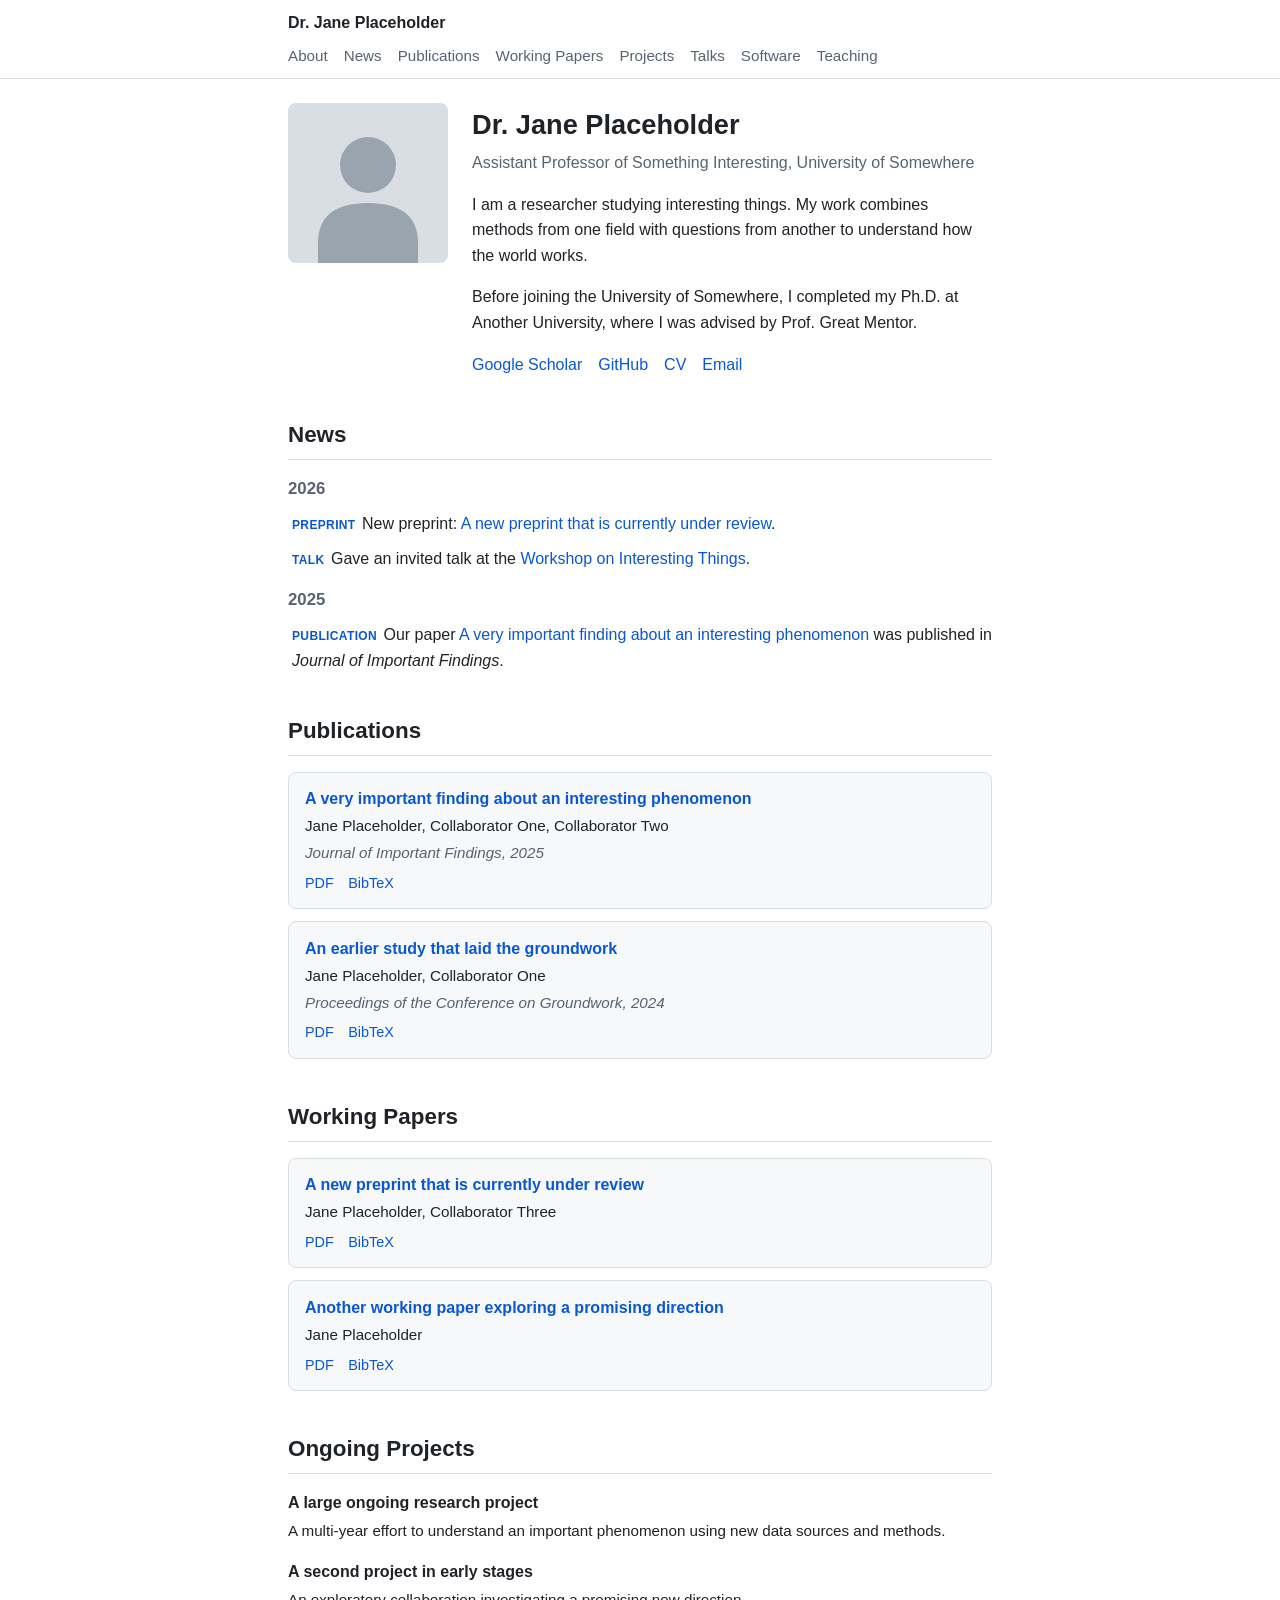
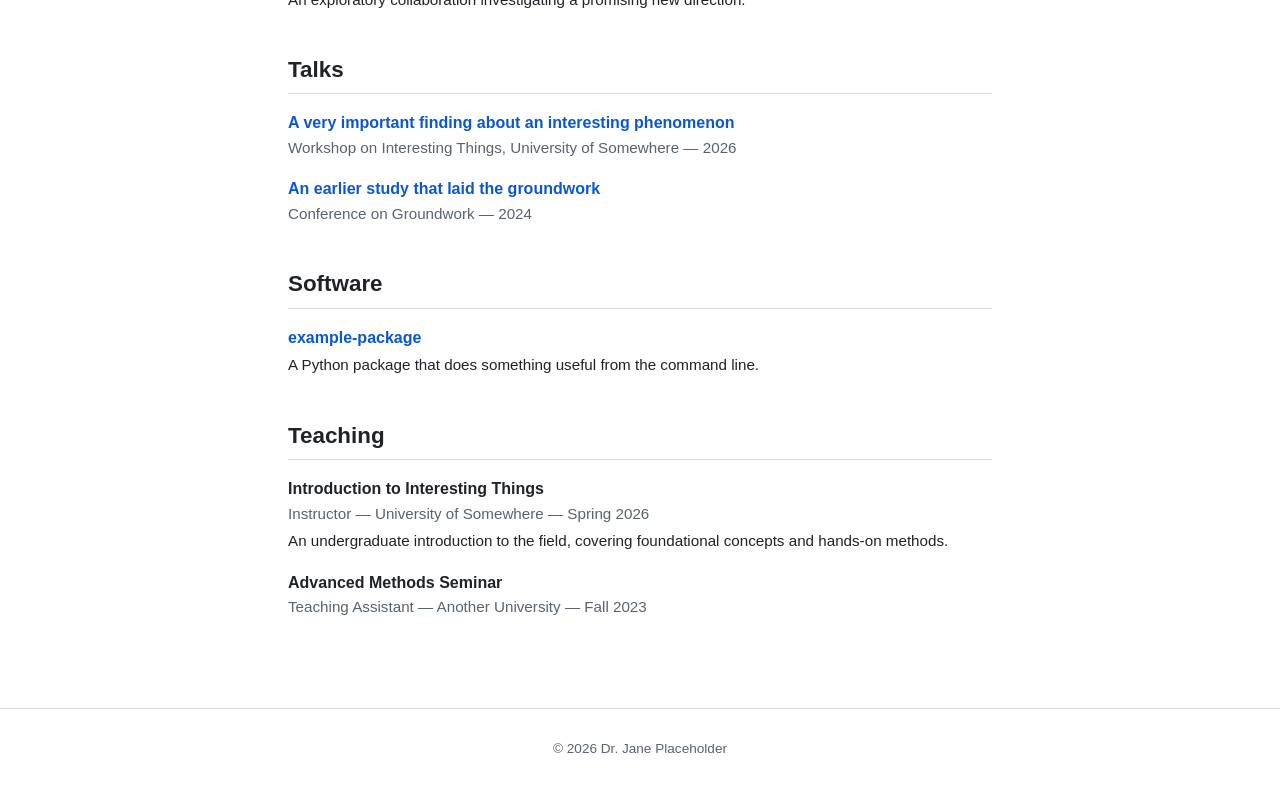
==== index.html @ 5bde06d6 "Initial commit" ====
<!DOCTYPE html>
<html lang="en">
<head>
  <meta charset="UTF-8" />
  <meta name="viewport" content="width=device-width, initial-scale=1.0" />
  <!-- The page title is also set from data/profile.json at load time -->
  <title>Academic Website</title>
  <meta name="description" content="Personal academic website" />
  <link rel="stylesheet" href="./css/styles.css" />
</head>
<body>
  <header class="site-header">
    <nav class="site-nav" aria-label="Main navigation">
      <a class="nav-name" href="#top" id="nav-name"></a>
      <button class="nav-toggle" aria-label="Toggle navigation" aria-expanded="false">&#9776;</button>
      <ul class="nav-links">
        <li><a href="#about">About</a></li>
        <li><a href="#news">News</a></li>
        <li><a href="#publications">Publications</a></li>
        <li><a href="#working-papers">Working Papers</a></li>
        <li><a href="#projects">Projects</a></li>
        <li><a href="#talks">Talks</a></li>
        <li><a href="#software">Software</a></li>
        <li><a href="#teaching">Teaching</a></li>
      </ul>
    </nav>
  </header>

  <main id="top">
    <!-- Every section below is rendered from a data/*.json file by its js/*.js module.
         Do not hardcode content here: edit the JSON files instead.
         A section with no data (missing/empty JSON) hides itself automatically. -->

    <section id="about" class="section profile-section">
      <div id="profile-container"></div>
    </section>

    <section id="news" class="section" hidden>
      <h2>News</h2>
      <div id="news-container"></div>
    </section>

    <section id="publications" class="section" hidden>
      <h2>Publications</h2>
      <div id="publications-container"></div>
    </section>

    <section id="working-papers" class="section" hidden>
      <h2>Working Papers</h2>
      <div id="working-papers-container"></div>
    </section>

    <section id="projects" class="section" hidden>
      <h2>Ongoing Projects</h2>
      <div id="projects-container"></div>
    </section>

    <section id="talks" class="section" hidden>
      <h2>Talks</h2>
      <div id="talks-container"></div>
    </section>

    <section id="software" class="section" hidden>
      <h2>Software</h2>
      <div id="software-container"></div>
    </section>

    <section id="teaching" class="section" hidden>
      <h2>Teaching</h2>
      <div id="teaching-container"></div>
    </section>
  </main>

  <footer class="site-footer">
    <p id="footer-text"></p>
  </footer>

  <script src="./js/utils.js"></script>
  <script src="./js/profile.js"></script>
  <script src="./js/news.js"></script>
  <script src="./js/publications.js"></script>
  <script src="./js/working_papers.js"></script>
  <script src="./js/ongoing_projects.js"></script>
  <script src="./js/talks.js"></script>
  <script src="./js/software.js"></script>
  <script src="./js/teaching.js"></script>
</body>
</html>
---- css/styles.css ----
/* ==========================================================================
   Minimal, presentable defaults for the academic website template.
   The setup-site skill is expected to restyle this file from the user's
   design references — treat everything here as a starting point.
   ========================================================================== */

:root {
  --color-text: #1f2328;
  --color-text-muted: #59636e;
  --color-accent: #0b57d0;
  --color-bg: #ffffff;
  --color-bg-subtle: #f6f8fa;
  --color-border: #d9dee3;
  --max-width: 46rem;
  --font-body: -apple-system, BlinkMacSystemFont, "Segoe UI", Roboto,
    "Helvetica Neue", Arial, sans-serif;
}

@media (prefers-color-scheme: dark) {
  :root {
    --color-text: #e6edf3;
    --color-text-muted: #9198a1;
    --color-accent: #6ea8fe;
    --color-bg: #0d1117;
    --color-bg-subtle: #161b22;
    --color-border: #30363d;
  }
}

* {
  box-sizing: border-box;
}

body {
  margin: 0;
  font-family: var(--font-body);
  font-size: 1rem;
  line-height: 1.6;
  color: var(--color-text);
  background: var(--color-bg);
}

a {
  color: var(--color-accent);
  text-decoration: none;
}

a:hover {
  text-decoration: underline;
}

h2 {
  font-size: 1.4rem;
  border-bottom: 1px solid var(--color-border);
  padding-bottom: 0.35rem;
  margin: 0 0 1rem;
}

img {
  max-width: 100%;
}

/* --- Header / nav ------------------------------------------------------- */

.site-header {
  position: sticky;
  top: 0;
  background: var(--color-bg);
  border-bottom: 1px solid var(--color-border);
  z-index: 10;
}

.site-nav {
  max-width: var(--max-width);
  margin: 0 auto;
  padding: 0.6rem 1rem;
  display: flex;
  align-items: center;
  flex-wrap: wrap;
  gap: 0.5rem 1rem;
}

.nav-name {
  font-weight: 700;
  color: var(--color-text);
  margin-right: auto;
}

.nav-toggle {
  display: none;
  background: none;
  border: 1px solid var(--color-border);
  border-radius: 4px;
  color: var(--color-text);
  font-size: 1.1rem;
  padding: 0.15rem 0.5rem;
  cursor: pointer;
}

.nav-links {
  list-style: none;
  display: flex;
  flex-wrap: wrap;
  gap: 0.25rem 1rem;
  margin: 0;
  padding: 0;
}

.nav-links a {
  color: var(--color-text-muted);
  font-size: 0.95rem;
}

.nav-links a:hover {
  color: var(--color-accent);
  text-decoration: none;
}

@media (max-width: 700px) {
  .nav-toggle {
    display: block;
  }

  .nav-links {
    display: none;
    flex-basis: 100%;
    flex-direction: column;
    gap: 0.4rem;
    padding: 0.5rem 0;
  }

  .site-nav.nav-open .nav-links {
    display: flex;
  }
}

/* --- Layout ------------------------------------------------------------- */

main {
  max-width: var(--max-width);
  margin: 0 auto;
  padding: 1.5rem 1rem 3rem;
}

.section {
  margin-bottom: 2.5rem;
  scroll-margin-top: 4rem;
}

/* --- Profile ------------------------------------------------------------ */

.profile {
  display: flex;
  gap: 1.5rem;
  align-items: flex-start;
  flex-wrap: wrap;
}

.profile-photo {
  width: 160px;
  height: 160px;
  object-fit: cover;
  border-radius: 8px;
  flex-shrink: 0;
}

.profile-body {
  flex: 1;
  min-width: 15rem;
}

.profile-body h1 {
  margin: 0 0 0.2rem;
  font-size: 1.7rem;
}

.profile-role {
  color: var(--color-text-muted);
  margin: 0 0 0.75rem;
}

.profile-links {
  list-style: none;
  display: flex;
  flex-wrap: wrap;
  gap: 0.3rem 1rem;
  margin: 0.75rem 0 0;
  padding: 0;
}

/* --- News ---------------------------------------------------------------- */

.news-year h3 {
  margin: 1rem 0 0.5rem;
  font-size: 1.05rem;
  color: var(--color-text-muted);
}

.news-year:first-child h3 {
  margin-top: 0;
}

.news-list {
  list-style: none;
  margin: 0;
  padding: 0;
}

.news-list li {
  margin-bottom: 0.6rem;
  padding-left: 0.25rem;
}

.news-type {
  display: inline-block;
  font-size: 0.75rem;
  font-weight: 600;
  text-transform: uppercase;
  letter-spacing: 0.03em;
  color: var(--color-accent);
  margin-right: 0.4rem;
}

/* --- Papers (publications + working papers) ------------------------------ */

.paper {
  padding: 0.85rem 1rem;
  margin-bottom: 0.75rem;
  background: var(--color-bg-subtle);
  border: 1px solid var(--color-border);
  border-radius: 8px;
}

.paper-title {
  font-weight: 600;
  margin: 0 0 0.15rem;
}

.paper-authors {
  margin: 0 0 0.15rem;
  font-size: 0.95rem;
}

.paper-venue {
  margin: 0;
  font-size: 0.95rem;
  color: var(--color-text-muted);
  font-style: italic;
}

.paper-links {
  margin: 0.4rem 0 0;
  font-size: 0.9rem;
  display: flex;
  gap: 0.9rem;
  flex-wrap: wrap;
}

/* --- Generic item lists (talks, software, projects, teaching) ------------ */

.item {
  margin-bottom: 1rem;
}

.item-title {
  font-weight: 600;
  margin: 0;
}

.item-meta {
  margin: 0;
  font-size: 0.95rem;
  color: var(--color-text-muted);
}

.item-description {
  margin: 0.2rem 0 0;
  font-size: 0.95rem;
}

/* --- Footer --------------------------------------------------------------- */

.site-footer {
  border-top: 1px solid var(--color-border);
  padding: 1rem;
  text-align: center;
  font-size: 0.85rem;
  color: var(--color-text-muted);
}
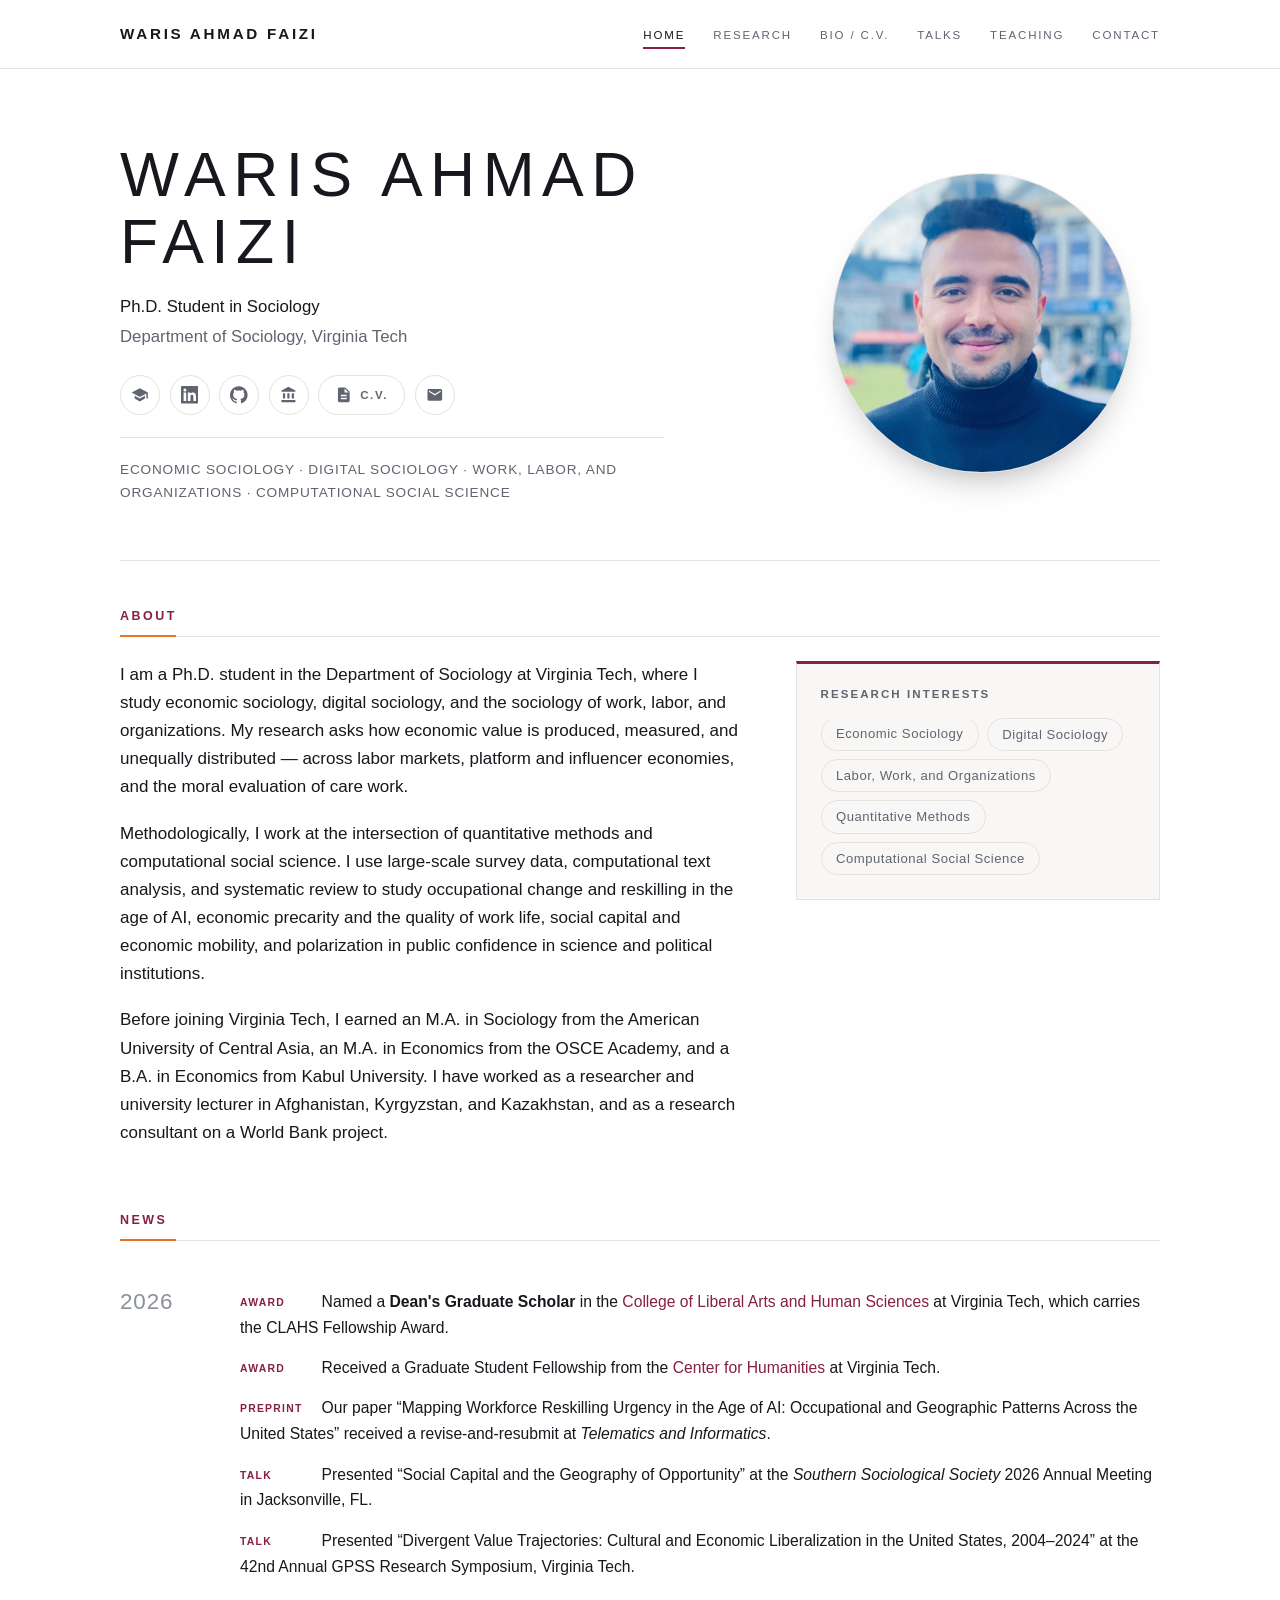
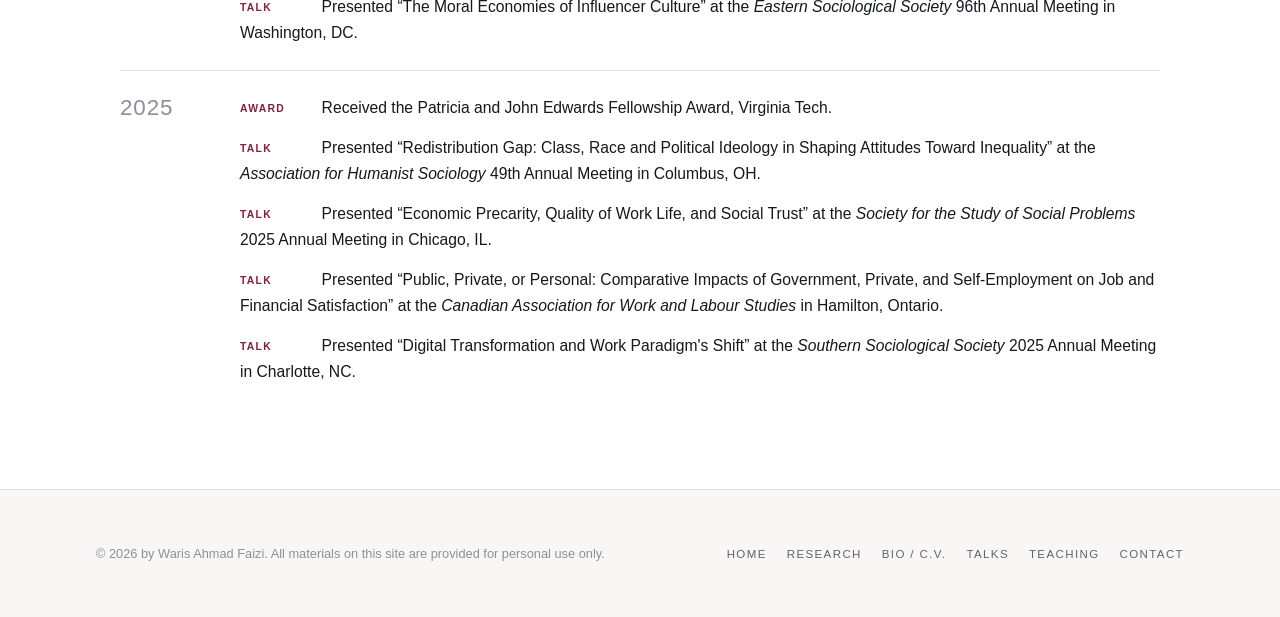
==== commit d3d0ab00: "Rebuild site as a multi-page academic website Restyle the template after chrisbail.net with a Virgin" ====
--- a/index.html
+++ b/index.html
@@ -3,86 +3,46 @@
 <head>
   <meta charset="UTF-8" />
   <meta name="viewport" content="width=device-width, initial-scale=1.0" />
-  <!-- The page title is also set from data/profile.json at load time -->
-  <title>Academic Website</title>
-  <meta name="description" content="Personal academic website" />
+  <title>Waris Ahmad Faizi</title>
+  <meta name="description" content="Waris Ahmad Faizi is a Ph.D. student in Sociology at Virginia Tech studying economic sociology, digital sociology, work and labor, and computational social science." />
+  <link rel="icon" href="./assets/images/favicon.svg" type="image/svg+xml" />
   <link rel="stylesheet" href="./css/styles.css" />
 </head>
-<body>
-  <header class="site-header">
-    <nav class="site-nav" aria-label="Main navigation">
-      <a class="nav-name" href="#top" id="nav-name"></a>
-      <button class="nav-toggle" aria-label="Toggle navigation" aria-expanded="false">&#9776;</button>
-      <ul class="nav-links">
-        <li><a href="#about">About</a></li>
-        <li><a href="#news">News</a></li>
-        <li><a href="#publications">Publications</a></li>
-        <li><a href="#working-papers">Working Papers</a></li>
-        <li><a href="#projects">Projects</a></li>
-        <li><a href="#talks">Talks</a></li>
-        <li><a href="#software">Software</a></li>
-        <li><a href="#teaching">Teaching</a></li>
-      </ul>
-    </nav>
-  </header>
+<body data-page="home">
+  <a class="skip-link" href="#main">Skip to content</a>
+  <header class="site-header"></header>
 
-  <main id="top">
-    <!-- Every section below is rendered from a data/*.json file by its js/*.js module.
-         Do not hardcode content here: edit the JSON files instead.
+  <main id="main">
+    <!-- Every section below is rendered from a data/*.json file by its js/*.js
+         module. Do not hardcode content here: edit the JSON files instead.
          A section with no data (missing/empty JSON) hides itself automatically. -->
 
-    <section id="about" class="section profile-section">
-      <div id="profile-container"></div>
+    <section id="hero" hidden>
+      <div id="hero-container"></div>
+    </section>
+
+    <section id="about" class="section" hidden>
+      <h2 class="section-title">About</h2>
+      <div class="bio-grid">
+        <div class="prose" id="bio-container"></div>
+        <aside class="sidecard">
+          <h3>Research Interests</h3>
+          <div id="interests-container"></div>
+        </aside>
+      </div>
     </section>
 
     <section id="news" class="section" hidden>
-      <h2>News</h2>
+      <h2 class="section-title">News</h2>
       <div id="news-container"></div>
-    </section>
-
-    <section id="publications" class="section" hidden>
-      <h2>Publications</h2>
-      <div id="publications-container"></div>
-    </section>
-
-    <section id="working-papers" class="section" hidden>
-      <h2>Working Papers</h2>
-      <div id="working-papers-container"></div>
-    </section>
-
-    <section id="projects" class="section" hidden>
-      <h2>Ongoing Projects</h2>
-      <div id="projects-container"></div>
-    </section>
-
-    <section id="talks" class="section" hidden>
-      <h2>Talks</h2>
-      <div id="talks-container"></div>
-    </section>
-
-    <section id="software" class="section" hidden>
-      <h2>Software</h2>
-      <div id="software-container"></div>
-    </section>
-
-    <section id="teaching" class="section" hidden>
-      <h2>Teaching</h2>
-      <div id="teaching-container"></div>
     </section>
   </main>
 
-  <footer class="site-footer">
-    <p id="footer-text"></p>
-  </footer>
+  <footer class="site-footer"></footer>
 
   <script src="./js/utils.js"></script>
+  <script src="./js/chrome.js"></script>
   <script src="./js/profile.js"></script>
   <script src="./js/news.js"></script>
-  <script src="./js/publications.js"></script>
-  <script src="./js/working_papers.js"></script>
-  <script src="./js/ongoing_projects.js"></script>
-  <script src="./js/talks.js"></script>
-  <script src="./js/software.js"></script>
-  <script src="./js/teaching.js"></script>
 </body>
 </html>
--- a/css/styles.css
+++ b/css/styles.css
@@ -1,29 +1,46 @@
 /* ==========================================================================
-   Minimal, presentable defaults for the academic website template.
-   The setup-site skill is expected to restyle this file from the user's
-   design references — treat everything here as a starting point.
+   Waris Ahmad Faizi — personal academic site
+   Clean, minimal, multi-page academic layout in the spirit of chrisbail.net,
+   with a Virginia Tech palette (Chicago Maroon + Burnt Orange).
+   Content is rendered from data/*.json — see CLAUDE.md.
    ========================================================================== */
 
 :root {
-  --color-text: #1f2328;
-  --color-text-muted: #59636e;
-  --color-accent: #0b57d0;
-  --color-bg: #ffffff;
-  --color-bg-subtle: #f6f8fa;
-  --color-border: #d9dee3;
-  --max-width: 46rem;
-  --font-body: -apple-system, BlinkMacSystemFont, "Segoe UI", Roboto,
-    "Helvetica Neue", Arial, sans-serif;
+  /* Palette */
+  --maroon: #861f41;
+  --maroon-deep: #631630;
+  --orange: #e5751f;
+  --ink: #16181d;
+  --muted: #5f6470;
+  --faint: #8b909a;
+  --rule: #e4e2df;
+  --bg: #ffffff;
+  --bg-soft: #f8f7f5;
+
+  /* Type */
+  --font-sans: "Helvetica Neue", -apple-system, BlinkMacSystemFont, "Segoe UI",
+    Roboto, Arial, sans-serif;
+  --font-serif: "Iowan Old Style", "Palatino Linotype", Palatino, Georgia,
+    "Times New Roman", serif;
+
+  /* Metrics */
+  --page: 68rem;
+  --prose: 44rem;
+  --gutter: 1.5rem;
+  --header-h: 4.25rem;
 }
 
 @media (prefers-color-scheme: dark) {
   :root {
-    --color-text: #e6edf3;
-    --color-text-muted: #9198a1;
-    --color-accent: #6ea8fe;
-    --color-bg: #0d1117;
-    --color-bg-subtle: #161b22;
-    --color-border: #30363d;
+    --maroon: #d4849f;
+    --maroon-deep: #e6a5ba;
+    --orange: #f0954a;
+    --ink: #e9e7e4;
+    --muted: #a5a8b0;
+    --faint: #868a93;
+    --rule: #2c2f36;
+    --bg: #14161a;
+    --bg-soft: #1b1e24;
   }
 }
 
@@ -31,92 +48,157 @@
   box-sizing: border-box;
 }
 
+html {
+  scroll-behavior: smooth;
+}
+
 body {
   margin: 0;
-  font-family: var(--font-body);
-  font-size: 1rem;
-  line-height: 1.6;
-  color: var(--color-text);
-  background: var(--color-bg);
-}
-
-a {
-  color: var(--color-accent);
-  text-decoration: none;
-}
-
-a:hover {
-  text-decoration: underline;
-}
-
-h2 {
-  font-size: 1.4rem;
-  border-bottom: 1px solid var(--color-border);
-  padding-bottom: 0.35rem;
-  margin: 0 0 1rem;
+  min-height: 100vh;
+  display: flex;
+  flex-direction: column;
+  font-family: var(--font-sans);
+  font-size: 1.0625rem;
+  line-height: 1.65;
+  color: var(--ink);
+  background: var(--bg);
+  -webkit-font-smoothing: antialiased;
+  text-rendering: optimizeLegibility;
 }
 
 img {
   max-width: 100%;
-}
-
-/* --- Header / nav ------------------------------------------------------- */
+  display: block;
+}
+
+a {
+  color: var(--maroon);
+  text-decoration: none;
+  border-bottom: 1px solid transparent;
+  transition: color 0.15s ease, border-color 0.15s ease;
+}
+
+a:hover {
+  color: var(--maroon-deep);
+  border-bottom-color: var(--orange);
+}
+
+h1,
+h2,
+h3 {
+  font-weight: 600;
+  line-height: 1.2;
+  color: var(--ink);
+}
+
+::selection {
+  background: rgba(229, 117, 31, 0.25);
+}
+
+.skip-link {
+  position: absolute;
+  left: -9999px;
+  top: 0;
+  background: var(--maroon);
+  color: #fff;
+  padding: 0.6rem 1rem;
+  z-index: 100;
+}
+
+.skip-link:focus {
+  left: 0;
+}
+
+/* --- Header / navigation -------------------------------------------------- */
 
 .site-header {
   position: sticky;
   top: 0;
-  background: var(--color-bg);
-  border-bottom: 1px solid var(--color-border);
-  z-index: 10;
-}
-
-.site-nav {
-  max-width: var(--max-width);
+  z-index: 50;
+  background: rgba(255, 255, 255, 0.94);
+  backdrop-filter: saturate(180%) blur(8px);
+  border-bottom: 1px solid var(--rule);
+}
+
+@media (prefers-color-scheme: dark) {
+  .site-header {
+    background: rgba(20, 22, 26, 0.94);
+  }
+}
+
+.nav-inner {
+  max-width: var(--page);
   margin: 0 auto;
-  padding: 0.6rem 1rem;
+  padding: 0 var(--gutter);
+  min-height: var(--header-h);
   display: flex;
   align-items: center;
-  flex-wrap: wrap;
-  gap: 0.5rem 1rem;
-}
-
-.nav-name {
-  font-weight: 700;
-  color: var(--color-text);
-  margin-right: auto;
+  justify-content: space-between;
+  gap: 1rem;
+}
+
+.nav-brand {
+  font-size: 0.95rem;
+  font-weight: 600;
+  letter-spacing: 0.18em;
+  text-transform: uppercase;
+  color: var(--ink);
+  border-bottom: none;
+}
+
+.nav-brand:hover {
+  color: var(--maroon);
+  border-bottom: none;
+}
+
+.nav-links {
+  list-style: none;
+  display: flex;
+  align-items: center;
+  gap: 1.75rem;
+  margin: 0;
+  padding: 0;
+}
+
+.nav-links a {
+  font-size: 0.72rem;
+  font-weight: 500;
+  letter-spacing: 0.16em;
+  text-transform: uppercase;
+  color: var(--muted);
+  padding: 0.35rem 0;
+  border-bottom: 2px solid transparent;
+}
+
+.nav-links a:hover {
+  color: var(--maroon);
+  border-bottom-color: var(--orange);
+}
+
+.nav-links a.is-current {
+  color: var(--ink);
+  border-bottom-color: var(--maroon);
 }
 
 .nav-toggle {
   display: none;
   background: none;
-  border: 1px solid var(--color-border);
-  border-radius: 4px;
-  color: var(--color-text);
-  font-size: 1.1rem;
-  padding: 0.15rem 0.5rem;
+  border: 1px solid var(--rule);
+  border-radius: 3px;
+  color: var(--ink);
+  padding: 0.3rem 0.55rem;
+  font-size: 1rem;
+  line-height: 1;
   cursor: pointer;
 }
 
-.nav-links {
-  list-style: none;
-  display: flex;
-  flex-wrap: wrap;
-  gap: 0.25rem 1rem;
-  margin: 0;
-  padding: 0;
-}
-
-.nav-links a {
-  color: var(--color-text-muted);
-  font-size: 0.95rem;
-}
-
-.nav-links a:hover {
-  color: var(--color-accent);
-  text-decoration: none;
-}
-
-@media (max-width: 700px) {
+@media (max-width: 860px) {
+  .nav-inner {
+    flex-wrap: wrap;
+    padding-top: 0.85rem;
+    padding-bottom: 0.85rem;
+  }
+
   .nav-toggle {
     display: block;
   }
@@ -125,79 +207,490 @@
     display: none;
     flex-basis: 100%;
     flex-direction: column;
-    gap: 0.4rem;
-    padding: 0.5rem 0;
-  }
-
-  .site-nav.nav-open .nav-links {
+    align-items: flex-start;
+    gap: 0;
+    padding: 0.5rem 0 0.25rem;
+  }
+
+  .site-header.nav-open .nav-links {
     display: flex;
   }
-}
-
-/* --- Layout ------------------------------------------------------------- */
+
+  .nav-links li {
+    width: 100%;
+    border-top: 1px solid var(--rule);
+  }
+
+  .nav-links a {
+    display: block;
+    width: 100%;
+    padding: 0.75rem 0;
+    border-bottom: none;
+  }
+}
+
+/* --- Page shell ----------------------------------------------------------- */
 
 main {
-  max-width: var(--max-width);
+  flex: 1 0 auto;
+  width: 100%;
+  max-width: var(--page);
   margin: 0 auto;
-  padding: 1.5rem 1rem 3rem;
+  padding: 0 var(--gutter) 5rem;
 }
 
 .section {
-  margin-bottom: 2.5rem;
-  scroll-margin-top: 4rem;
-}
-
-/* --- Profile ------------------------------------------------------------ */
-
-.profile {
-  display: flex;
-  gap: 1.5rem;
-  align-items: flex-start;
-  flex-wrap: wrap;
-}
-
-.profile-photo {
-  width: 160px;
-  height: 160px;
+  padding: 3rem 0 0;
+  scroll-margin-top: calc(var(--header-h) + 1rem);
+}
+
+.section > h2,
+.section-title {
+  font-size: 0.78rem;
+  font-weight: 700;
+  letter-spacing: 0.2em;
+  text-transform: uppercase;
+  color: var(--maroon);
+  margin: 0 0 1.5rem;
+  padding-bottom: 0.75rem;
+  border-bottom: 1px solid var(--rule);
+  position: relative;
+}
+
+.section > h2::after,
+.section-title::after {
+  content: "";
+  position: absolute;
+  left: 0;
+  bottom: -1px;
+  width: 3.5rem;
+  height: 2px;
+  background: var(--orange);
+}
+
+.section-note {
+  color: var(--muted);
+  font-size: 0.95rem;
+  margin: -0.75rem 0 1.75rem;
+  max-width: var(--prose);
+}
+
+/* Interior page headers */
+.page-head {
+  padding: 3.5rem 0 0;
+  border-bottom: 1px solid var(--rule);
+  padding-bottom: 2rem;
+}
+
+.page-head .eyebrow {
+  font-size: 0.7rem;
+  font-weight: 600;
+  letter-spacing: 0.22em;
+  text-transform: uppercase;
+  color: var(--orange);
+  margin: 0 0 0.75rem;
+}
+
+.page-head h1 {
+  font-size: clamp(1.9rem, 4vw, 2.6rem);
+  font-weight: 300;
+  letter-spacing: 0.02em;
+  margin: 0;
+}
+
+.page-head .lede {
+  max-width: var(--prose);
+  color: var(--muted);
+  margin: 1rem 0 0;
+}
+
+/* --- Hero (home) ---------------------------------------------------------- */
+
+.hero {
+  display: grid;
+  grid-template-columns: minmax(0, 1.5fr) minmax(0, 0.85fr);
+  gap: 3.5rem;
+  align-items: center;
+  padding: 4.5rem 0 3.5rem;
+  border-bottom: 1px solid var(--rule);
+}
+
+.hero-name {
+  font-size: clamp(1.6rem, 7vw, 3.9rem);
+  font-weight: 300;
+  letter-spacing: 0.12em;
+  text-transform: uppercase;
+  margin: 0 0 1.1rem;
+  line-height: 1.08;
+  overflow-wrap: break-word;
+}
+
+@media (max-width: 480px) {
+  .hero-name {
+    letter-spacing: 0.06em;
+  }
+}
+
+.hero-role {
+  font-size: 1.05rem;
+  color: var(--ink);
+  margin: 0;
+}
+
+.hero-affiliation {
+  font-size: 1.05rem;
+  color: var(--muted);
+  margin: 0.15rem 0 0;
+}
+
+.hero-tagline {
+  margin: 1.35rem 0 0;
+  padding-top: 1.35rem;
+  border-top: 1px solid var(--rule);
+  font-size: 0.85rem;
+  letter-spacing: 0.06em;
+  color: var(--muted);
+  text-transform: uppercase;
+  max-width: 34rem;
+}
+
+.hero-photo-wrap {
+  justify-self: center;
+}
+
+.hero-photo {
+  width: min(300px, 68vw);
+  aspect-ratio: 1 / 1;
   object-fit: cover;
-  border-radius: 8px;
-  flex-shrink: 0;
-}
-
-.profile-body {
-  flex: 1;
-  min-width: 15rem;
-}
-
-.profile-body h1 {
-  margin: 0 0 0.2rem;
-  font-size: 1.7rem;
-}
-
-.profile-role {
-  color: var(--color-text-muted);
-  margin: 0 0 0.75rem;
-}
-
-.profile-links {
-  list-style: none;
+  border-radius: 50%;
+  border: 1px solid var(--rule);
+  box-shadow: 0 18px 40px -22px rgba(0, 0, 0, 0.45);
+}
+
+@media (max-width: 860px) {
+  .hero {
+    grid-template-columns: 1fr;
+    gap: 2rem;
+    padding: 2.5rem 0 2.5rem;
+    text-align: center;
+  }
+
+  .hero-photo-wrap {
+    order: -1;
+  }
+
+  .hero-tagline {
+    margin-inline: auto;
+  }
+
+  .social-row {
+    justify-content: center;
+  }
+}
+
+/* --- Social icon row ------------------------------------------------------ */
+
+.social-row {
   display: flex;
   flex-wrap: wrap;
-  gap: 0.3rem 1rem;
-  margin: 0.75rem 0 0;
+  gap: 0.6rem;
+  margin: 1.5rem 0 0;
   padding: 0;
-}
-
-/* --- News ---------------------------------------------------------------- */
+  list-style: none;
+}
+
+.social-row a {
+  display: inline-flex;
+  align-items: center;
+  justify-content: center;
+  width: 2.5rem;
+  height: 2.5rem;
+  border: 1px solid var(--rule);
+  border-radius: 50%;
+  color: var(--muted);
+  background: var(--bg);
+  transition: all 0.18s ease;
+}
+
+.social-row a:hover {
+  color: #fff;
+  background: var(--maroon);
+  border-color: var(--maroon);
+  transform: translateY(-2px);
+}
+
+.social-row svg {
+  width: 1.1rem;
+  height: 1.1rem;
+  fill: currentColor;
+}
+
+.social-row .social-cv {
+  width: auto;
+  padding: 0 1rem;
+  border-radius: 1.25rem;
+  font-size: 0.72rem;
+  font-weight: 600;
+  letter-spacing: 0.14em;
+  text-transform: uppercase;
+  gap: 0.45rem;
+}
+
+/* --- Prose / bio ---------------------------------------------------------- */
+
+.prose {
+  max-width: var(--prose);
+}
+
+.prose p {
+  margin: 0 0 1.15rem;
+}
+
+.bio-grid {
+  display: grid;
+  grid-template-columns: minmax(0, 1.7fr) minmax(0, 1fr);
+  gap: 3.5rem;
+  align-items: start;
+}
+
+@media (max-width: 860px) {
+  .bio-grid {
+    grid-template-columns: 1fr;
+    gap: 2rem;
+  }
+}
+
+.sidecard {
+  background: var(--bg-soft);
+  border: 1px solid var(--rule);
+  border-top: 3px solid var(--maroon);
+  padding: 1.5rem;
+}
+
+.sidecard h3 {
+  font-size: 0.72rem;
+  letter-spacing: 0.18em;
+  text-transform: uppercase;
+  color: var(--muted);
+  margin: 0 0 1rem;
+}
+
+.sidecard ul {
+  list-style: none;
+  margin: 0;
+  padding: 0;
+}
+
+.sidecard li {
+  padding: 0.45rem 0;
+  border-top: 1px solid var(--rule);
+  font-size: 0.95rem;
+}
+
+.sidecard li:first-child {
+  border-top: none;
+}
+
+/* --- Tag chips ------------------------------------------------------------ */
+
+.tags {
+  display: flex;
+  flex-wrap: wrap;
+  gap: 0.5rem;
+  list-style: none;
+  margin: 0;
+  padding: 0;
+}
+
+.tags li {
+  font-size: 0.82rem;
+  letter-spacing: 0.04em;
+  color: var(--muted);
+  background: var(--bg-soft);
+  border: 1px solid var(--rule);
+  border-radius: 2rem;
+  padding: 0.3rem 0.9rem;
+}
+
+/* --- Papers --------------------------------------------------------------- */
+
+.paper {
+  padding: 1.4rem 0;
+  border-bottom: 1px solid var(--rule);
+  display: grid;
+  grid-template-columns: 4.5rem minmax(0, 1fr);
+  gap: 1.5rem;
+}
+
+.paper:last-child {
+  border-bottom: none;
+}
+
+.paper-year {
+  font-size: 0.8rem;
+  font-weight: 600;
+  letter-spacing: 0.1em;
+  color: var(--faint);
+  padding-top: 0.2rem;
+}
+
+.paper-title {
+  font-size: 1.08rem;
+  font-weight: 600;
+  margin: 0 0 0.3rem;
+  line-height: 1.35;
+}
+
+.paper-title a {
+  color: var(--ink);
+}
+
+.paper-title a:hover {
+  color: var(--maroon);
+}
+
+.paper-authors {
+  margin: 0;
+  font-size: 0.95rem;
+  color: var(--muted);
+}
+
+.paper-authors .self {
+  color: var(--ink);
+  font-weight: 600;
+}
+
+.paper-venue {
+  margin: 0.25rem 0 0;
+  font-size: 0.95rem;
+  font-style: italic;
+  color: var(--maroon);
+}
+
+.paper-links {
+  display: flex;
+  flex-wrap: wrap;
+  gap: 1.1rem;
+  margin: 0.65rem 0 0;
+  padding: 0;
+  list-style: none;
+}
+
+.paper-links a {
+  font-size: 0.72rem;
+  font-weight: 600;
+  letter-spacing: 0.12em;
+  text-transform: uppercase;
+  color: var(--muted);
+  border-bottom: 1px solid var(--rule);
+}
+
+.paper-links a:hover {
+  color: var(--maroon);
+  border-bottom-color: var(--orange);
+}
+
+@media (max-width: 640px) {
+  .paper {
+    grid-template-columns: 1fr;
+    gap: 0.35rem;
+  }
+}
+
+/* --- Generic items (talks, projects, teaching) ---------------------------- */
+
+.item {
+  padding: 1.25rem 0;
+  border-bottom: 1px solid var(--rule);
+  display: grid;
+  grid-template-columns: 10rem minmax(0, 1fr);
+  gap: 1.5rem;
+}
+
+.item:last-child {
+  border-bottom: none;
+}
+
+.item-date {
+  font-size: 0.8rem;
+  letter-spacing: 0.06em;
+  color: var(--faint);
+  padding-top: 0.2rem;
+}
+
+.item-title {
+  font-size: 1.02rem;
+  font-weight: 600;
+  margin: 0;
+  line-height: 1.4;
+}
+
+.item-meta {
+  margin: 0.2rem 0 0;
+  font-size: 0.95rem;
+  color: var(--muted);
+}
+
+.item-description {
+  margin: 0.4rem 0 0;
+  font-size: 0.95rem;
+  color: var(--muted);
+  max-width: var(--prose);
+}
+
+.item-code {
+  display: inline-block;
+  font-size: 0.72rem;
+  font-weight: 700;
+  letter-spacing: 0.1em;
+  color: var(--orange);
+  margin-right: 0.5rem;
+}
+
+.item.no-date {
+  grid-template-columns: 1fr;
+}
+
+.group-heading {
+  font-size: 0.72rem;
+  font-weight: 600;
+  letter-spacing: 0.18em;
+  text-transform: uppercase;
+  color: var(--muted);
+  margin: 2.25rem 0 0.5rem;
+}
+
+.group-heading:first-child {
+  margin-top: 0;
+}
+
+@media (max-width: 640px) {
+  .item {
+    grid-template-columns: 1fr;
+    gap: 0.35rem;
+  }
+}
+
+/* --- News ----------------------------------------------------------------- */
+
+.news-year {
+  display: grid;
+  grid-template-columns: 6rem minmax(0, 1fr);
+  gap: 1.5rem;
+  padding: 1.5rem 0;
+  border-bottom: 1px solid var(--rule);
+}
+
+.news-year:last-child {
+  border-bottom: none;
+}
 
 .news-year h3 {
-  margin: 1rem 0 0.5rem;
-  font-size: 1.05rem;
-  color: var(--color-text-muted);
-}
-
-.news-year:first-child h3 {
-  margin-top: 0;
+  font-size: 1.4rem;
+  font-weight: 300;
+  color: var(--faint);
+  margin: 0;
+  letter-spacing: 0.04em;
 }
 
 .news-list {
@@ -207,83 +700,181 @@
 }
 
 .news-list li {
-  margin-bottom: 0.6rem;
-  padding-left: 0.25rem;
+  margin-bottom: 0.9rem;
+  font-size: 0.98rem;
+}
+
+.news-list li:last-child {
+  margin-bottom: 0;
 }
 
 .news-type {
   display: inline-block;
-  font-size: 0.75rem;
-  font-weight: 600;
-  text-transform: uppercase;
-  letter-spacing: 0.03em;
-  color: var(--color-accent);
-  margin-right: 0.4rem;
-}
-
-/* --- Papers (publications + working papers) ------------------------------ */
-
-.paper {
-  padding: 0.85rem 1rem;
-  margin-bottom: 0.75rem;
-  background: var(--color-bg-subtle);
-  border: 1px solid var(--color-border);
-  border-radius: 8px;
-}
-
-.paper-title {
-  font-weight: 600;
-  margin: 0 0 0.15rem;
-}
-
-.paper-authors {
-  margin: 0 0 0.15rem;
+  min-width: 4.5rem;
+  font-size: 0.65rem;
+  font-weight: 700;
+  text-transform: uppercase;
+  letter-spacing: 0.12em;
+  color: var(--maroon);
+  margin-right: 0.6rem;
+  vertical-align: 1px;
+}
+
+@media (max-width: 640px) {
+  .news-year {
+    grid-template-columns: 1fr;
+    gap: 0.5rem;
+  }
+
+  .news-type {
+    display: block;
+    min-width: 0;
+    margin-bottom: 0.15rem;
+  }
+}
+
+/* --- CV ------------------------------------------------------------------- */
+
+.cv-section {
+  padding: 2.75rem 0 0;
+}
+
+.cv-section .section-title {
+  margin-bottom: 1.25rem;
+}
+
+.cv-entry {
+  display: grid;
+  grid-template-columns: 10rem minmax(0, 1fr);
+  gap: 1.5rem;
+  padding: 1rem 0;
+  border-bottom: 1px solid var(--rule);
+}
+
+.cv-entry:last-child {
+  border-bottom: none;
+}
+
+.cv-period {
+  font-size: 0.82rem;
+  letter-spacing: 0.06em;
+  color: var(--faint);
+  padding-top: 0.15rem;
+}
+
+.cv-title {
+  font-size: 1rem;
+  font-weight: 600;
+  margin: 0;
+}
+
+.cv-org {
+  margin: 0.1rem 0 0;
   font-size: 0.95rem;
-}
-
-.paper-venue {
-  margin: 0;
-  font-size: 0.95rem;
-  color: var(--color-text-muted);
-  font-style: italic;
-}
-
-.paper-links {
-  margin: 0.4rem 0 0;
-  font-size: 0.9rem;
+  color: var(--muted);
+}
+
+.cv-bullets {
+  margin: 0.5rem 0 0;
+  padding-left: 1.1rem;
+  font-size: 0.92rem;
+  color: var(--muted);
+}
+
+.cv-bullets li {
+  margin-bottom: 0.15rem;
+}
+
+.cv-download {
+  display: inline-flex;
+  align-items: center;
+  gap: 0.5rem;
+  margin-top: 1.5rem;
+  padding: 0.6rem 1.4rem;
+  background: var(--maroon);
+  color: #fff;
+  font-size: 0.72rem;
+  font-weight: 600;
+  letter-spacing: 0.16em;
+  text-transform: uppercase;
+  border: 1px solid var(--maroon);
+  border-radius: 2rem;
+}
+
+.cv-download:hover {
+  background: var(--maroon-deep);
+  border-color: var(--maroon-deep);
+  color: #fff;
+}
+
+@media (prefers-color-scheme: dark) {
+  .cv-download,
+  .cv-download:hover {
+    color: #16181d;
+  }
+}
+
+@media (max-width: 640px) {
+  .cv-entry {
+    grid-template-columns: 1fr;
+    gap: 0.25rem;
+  }
+}
+
+/* --- Contact -------------------------------------------------------------- */
+
+.contact-grid {
+  display: grid;
+  grid-template-columns: repeat(auto-fit, minmax(15rem, 1fr));
+  gap: 2.5rem;
+  padding-top: 2.5rem;
+}
+
+.contact-block h3 {
+  font-size: 0.72rem;
+  letter-spacing: 0.18em;
+  text-transform: uppercase;
+  color: var(--maroon);
+  margin: 0 0 0.75rem;
+}
+
+.contact-block p {
+  margin: 0;
+  color: var(--muted);
+}
+
+/* --- Footer --------------------------------------------------------------- */
+
+.site-footer {
+  border-top: 1px solid var(--rule);
+  background: var(--bg-soft);
+  padding: 2.5rem var(--gutter);
+}
+
+.footer-inner {
+  max-width: var(--page);
+  margin: 0 auto;
   display: flex;
-  gap: 0.9rem;
   flex-wrap: wrap;
-}
-
-/* --- Generic item lists (talks, software, projects, teaching) ------------ */
-
-.item {
-  margin-bottom: 1rem;
-}
-
-.item-title {
-  font-weight: 600;
-  margin: 0;
-}
-
-.item-meta {
-  margin: 0;
-  font-size: 0.95rem;
-  color: var(--color-text-muted);
-}
-
-.item-description {
-  margin: 0.2rem 0 0;
-  font-size: 0.95rem;
-}
-
-/* --- Footer --------------------------------------------------------------- */
-
-.site-footer {
-  border-top: 1px solid var(--color-border);
-  padding: 1rem;
-  text-align: center;
-  font-size: 0.85rem;
-  color: var(--color-text-muted);
-}
+  align-items: center;
+  justify-content: space-between;
+  gap: 1rem;
+  font-size: 0.8rem;
+  color: var(--faint);
+}
+
+.footer-links {
+  display: flex;
+  flex-wrap: wrap;
+  gap: 1.25rem;
+  list-style: none;
+  margin: 0;
+  padding: 0;
+}
+
+.footer-links a {
+  color: var(--muted);
+  font-size: 0.72rem;
+  letter-spacing: 0.12em;
+  text-transform: uppercase;
+}
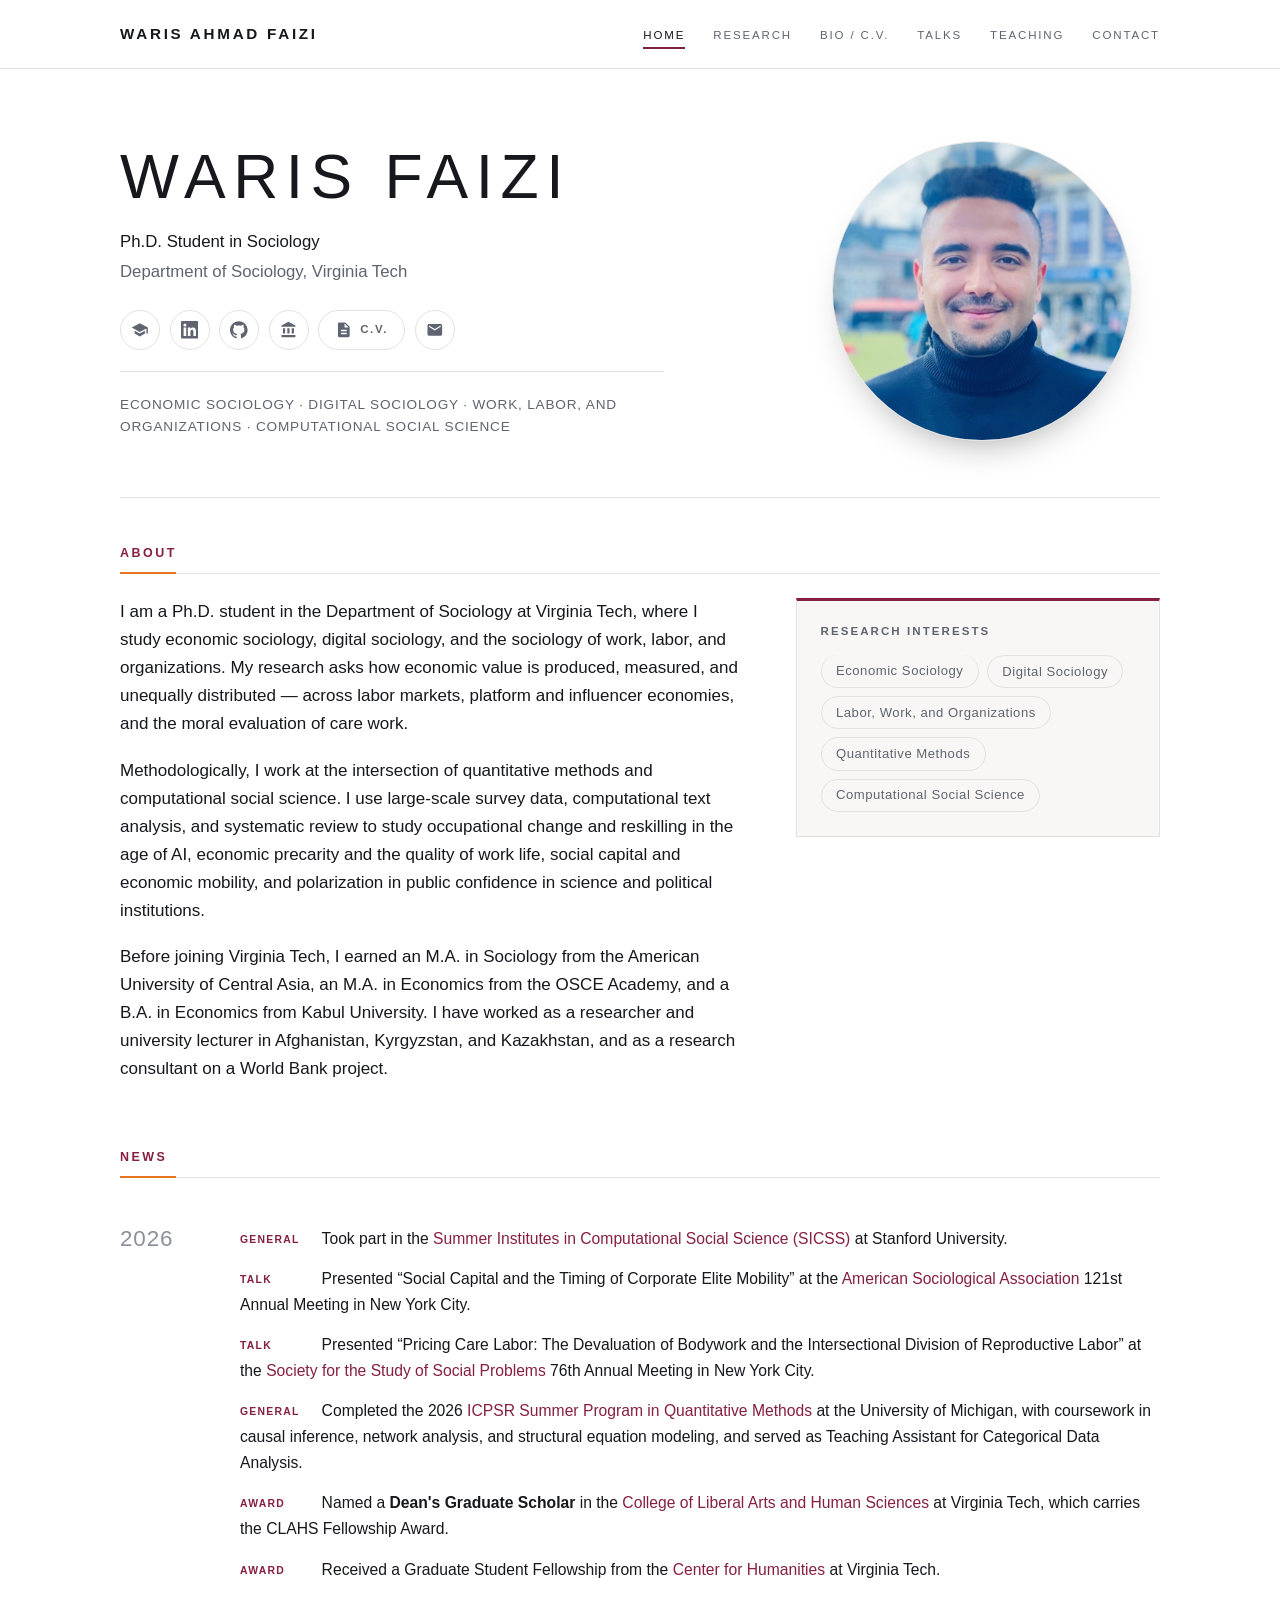
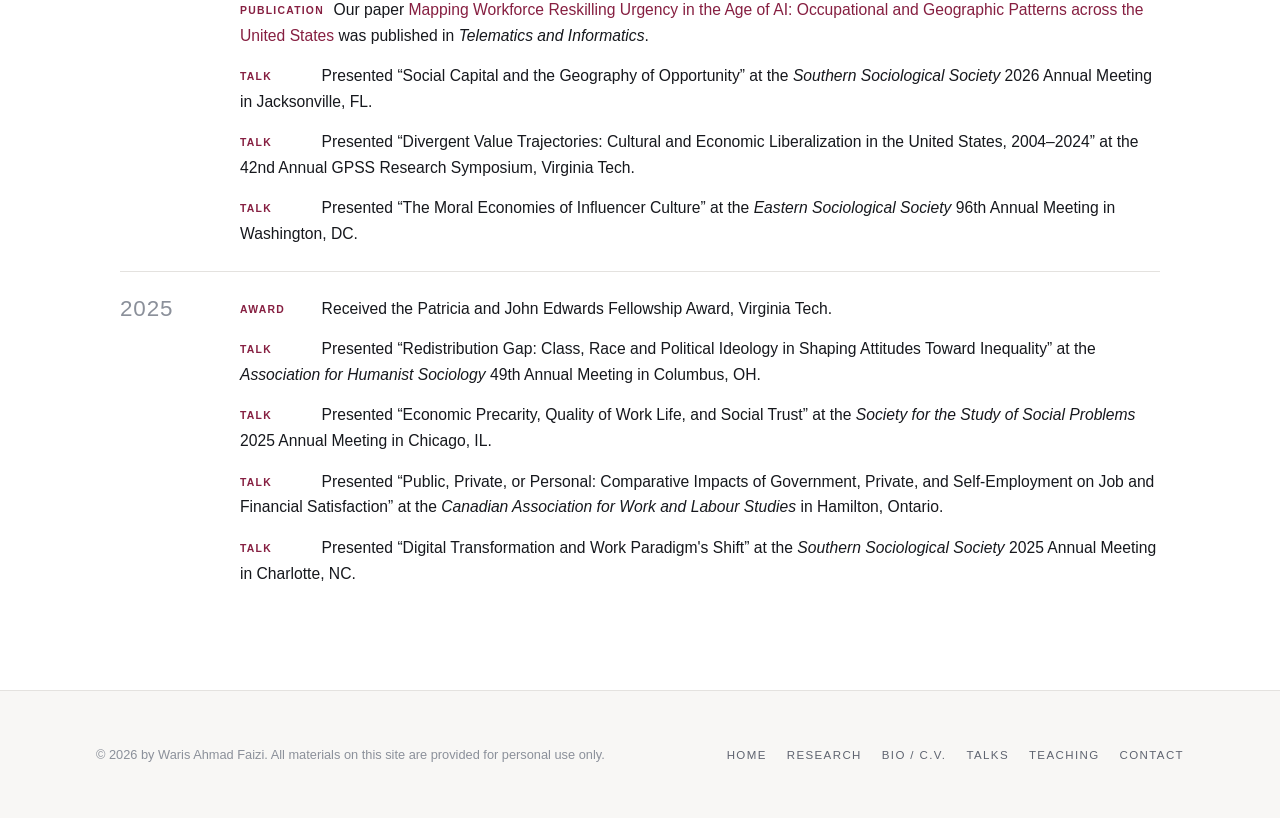
==== commit 42dda91b: "Make the site indexable by search engines The rendered pages were fine but the raw HTML held 63 char" ====
--- a/index.html
+++ b/index.html
@@ -5,8 +5,50 @@
   <meta name="viewport" content="width=device-width, initial-scale=1.0" />
   <title>Waris Ahmad Faizi</title>
   <meta name="description" content="Waris Ahmad Faizi is a Ph.D. student in Sociology at Virginia Tech studying economic sociology, digital sociology, work and labor, and computational social science." />
+  <link rel="canonical" href="https://warisfaizi.github.io/" />
   <link rel="icon" href="./assets/images/favicon.svg" type="image/svg+xml" />
   <link rel="stylesheet" href="./css/styles.css" />
+  <meta property="og:type" content="profile" />
+  <meta property="og:title" content="Waris Ahmad Faizi" />
+  <meta property="og:description" content="Ph.D. student in Sociology at Virginia Tech studying economic sociology, digital sociology, work and labor, and computational social science." />
+  <meta property="og:url" content="https://warisfaizi.github.io/" />
+  <meta property="og:image" content="https://warisfaizi.github.io/assets/images/headshot.jpg" />
+  <meta name="twitter:card" content="summary" />
+  <script type="application/ld+json">
+  {
+    "@context": "https://schema.org",
+    "@type": "Person",
+    "name": "Waris Ahmad Faizi",
+    "alternateName": "Waris Faizi",
+    "jobTitle": "Ph.D. Student in Sociology",
+    "url": "https://warisfaizi.github.io/",
+    "image": "https://warisfaizi.github.io/assets/images/headshot.jpg",
+    "email": "mailto:warisahmad@vt.edu",
+    "affiliation": {
+      "@type": "CollegeOrUniversity",
+      "name": "Virginia Tech",
+      "department": "Department of Sociology"
+    },
+    "alumniOf": [
+      { "@type": "CollegeOrUniversity", "name": "American University of Central Asia" },
+      { "@type": "CollegeOrUniversity", "name": "OSCE Academy in Bishkek" },
+      { "@type": "CollegeOrUniversity", "name": "Kabul University" }
+    ],
+    "knowsAbout": [
+      "Economic Sociology",
+      "Digital Sociology",
+      "Labor, Work, and Organizations",
+      "Computational Social Science",
+      "Quantitative Methods"
+    ],
+    "sameAs": [
+      "https://scholar.google.com/citations?user=fRdDh-AAAAAJ",
+      "https://www.linkedin.com/in/waris-a-faizi-1341a1141/",
+      "https://github.com/warisfaizi",
+      "https://experts.vt.edu/33212-waris-ahmad-faizi"
+    ]
+  }
+  </script>
 </head>
 <body data-page="home">
   <a class="skip-link" href="#main">Skip to content</a>
@@ -15,16 +57,35 @@
   <main id="main">
     <!-- Every section below is rendered from a data/*.json file by its js/*.js
          module. Do not hardcode content here: edit the JSON files instead.
-         A section with no data (missing/empty JSON) hides itself automatically. -->
+         A section with no data (missing/empty JSON) hides itself automatically.
 
-    <section id="hero" hidden>
-      <div id="hero-container"></div>
+         EXCEPTION: the hero and the first bio paragraph carry a static copy of
+         data/profile.json so search crawlers and no-JS visitors see who this
+         is without executing JavaScript. js/profile.js REPLACES this markup on
+         load. If you change name/title/affiliation or the opening bio sentence
+         in data/profile.json, mirror it here too. -->
+
+    <section id="hero">
+      <div id="hero-container">
+        <div class="hero">
+          <div class="hero-text">
+            <h1 class="hero-name">Waris Faizi</h1>
+            <p class="hero-role">Ph.D. Student in Sociology</p>
+            <p class="hero-affiliation">Department of Sociology, Virginia Tech</p>
+          </div>
+          <div class="hero-photo-wrap">
+            <img class="hero-photo" src="./assets/images/headshot.jpg" alt="Waris Ahmad Faizi" />
+          </div>
+        </div>
+      </div>
     </section>
 
-    <section id="about" class="section" hidden>
+    <section id="about" class="section">
       <h2 class="section-title">About</h2>
       <div class="bio-grid">
-        <div class="prose" id="bio-container"></div>
+        <div class="prose" id="bio-container">
+          <p>I am a Ph.D. student in the Department of Sociology at Virginia Tech, where I study economic sociology, digital sociology, and the sociology of work, labor, and organizations. My research asks how economic value is produced, measured, and unequally distributed — across labor markets, platform and influencer economies, and the moral evaluation of care work.</p>
+        </div>
         <aside class="sidecard">
           <h3>Research Interests</h3>
           <div id="interests-container"></div>
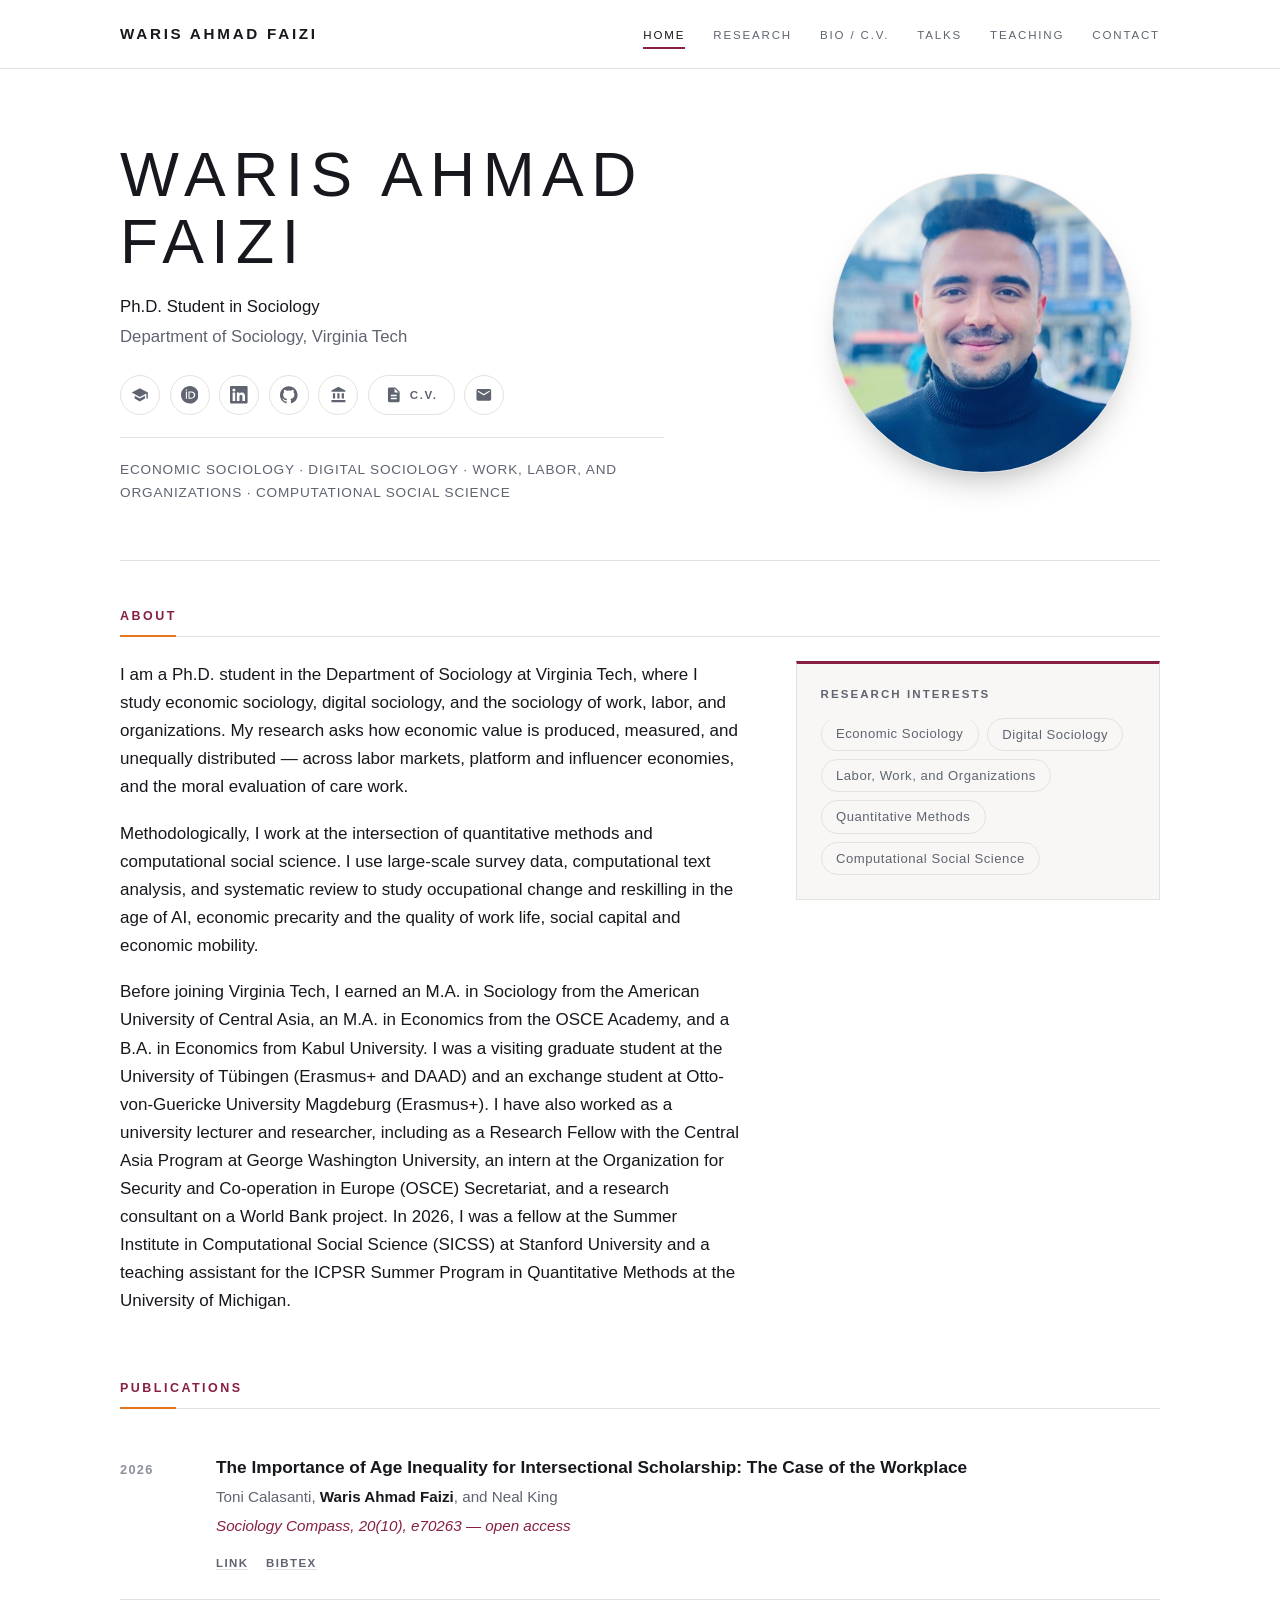
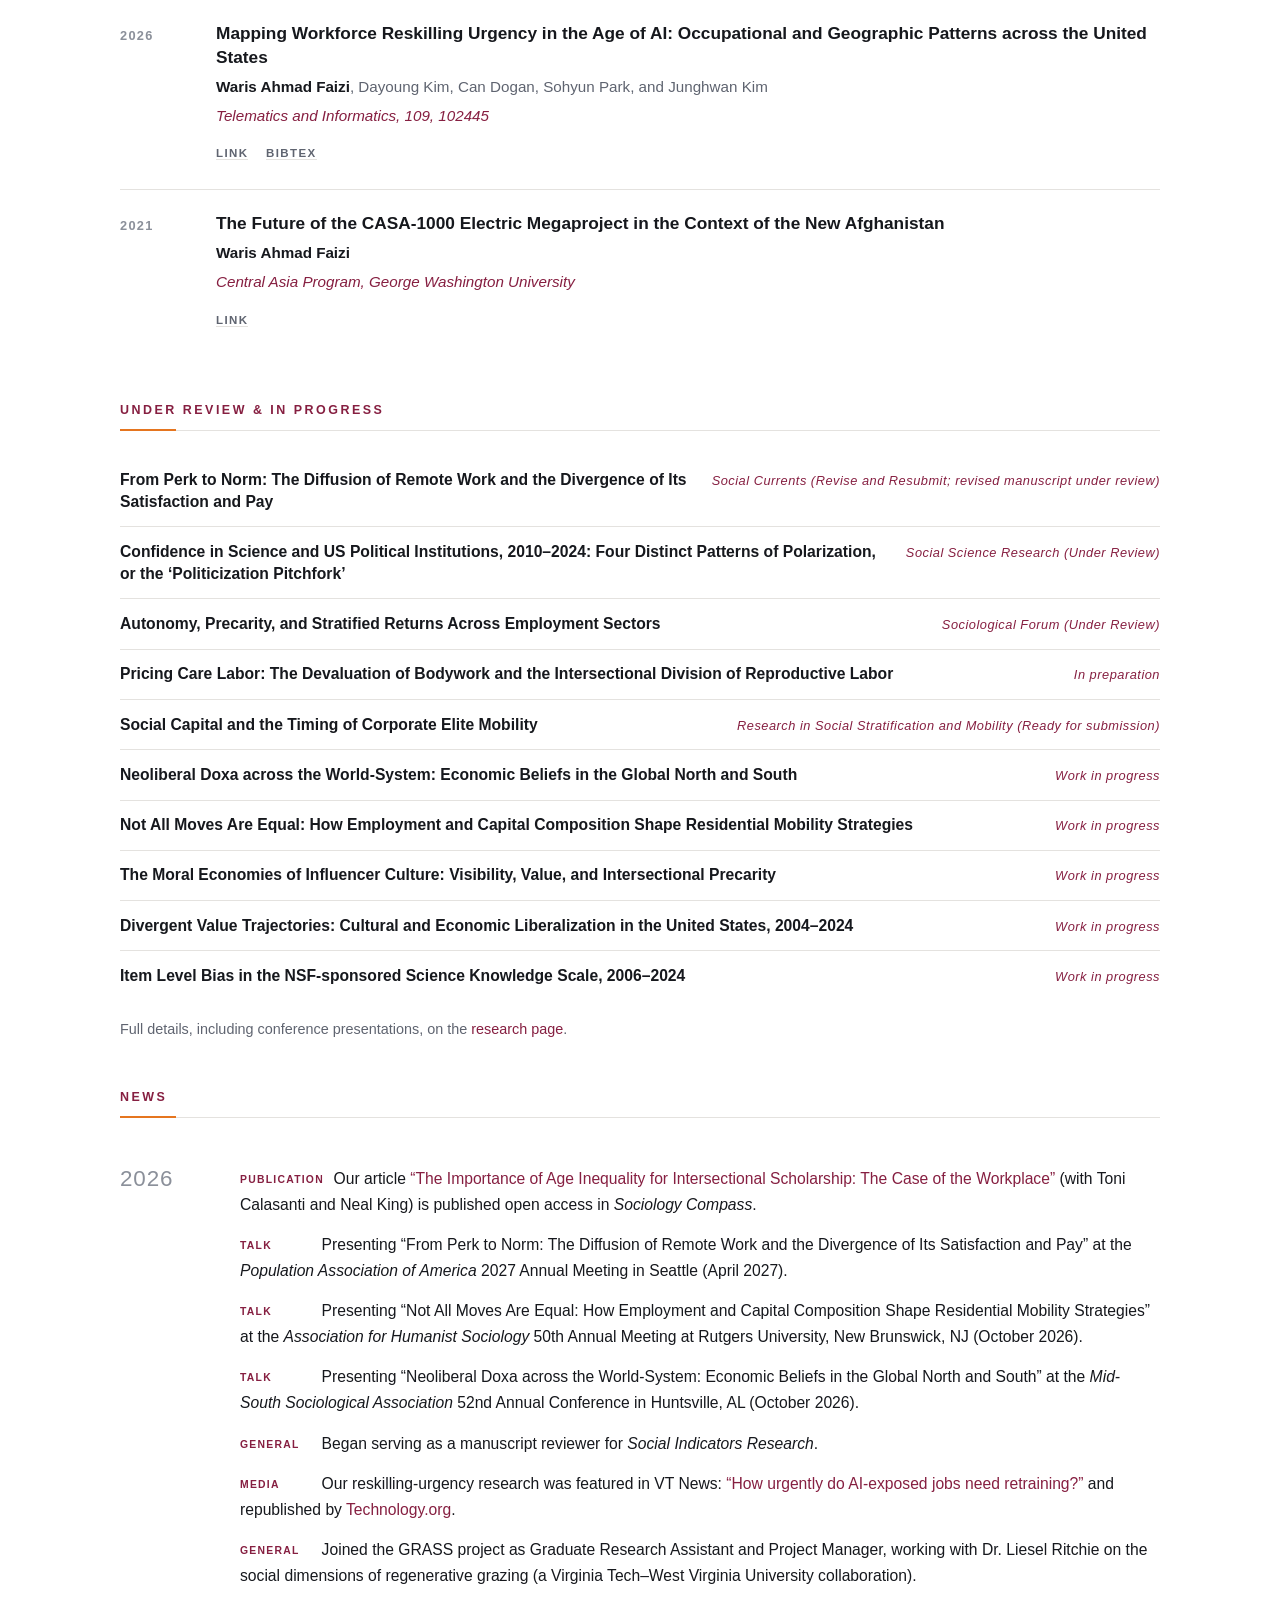
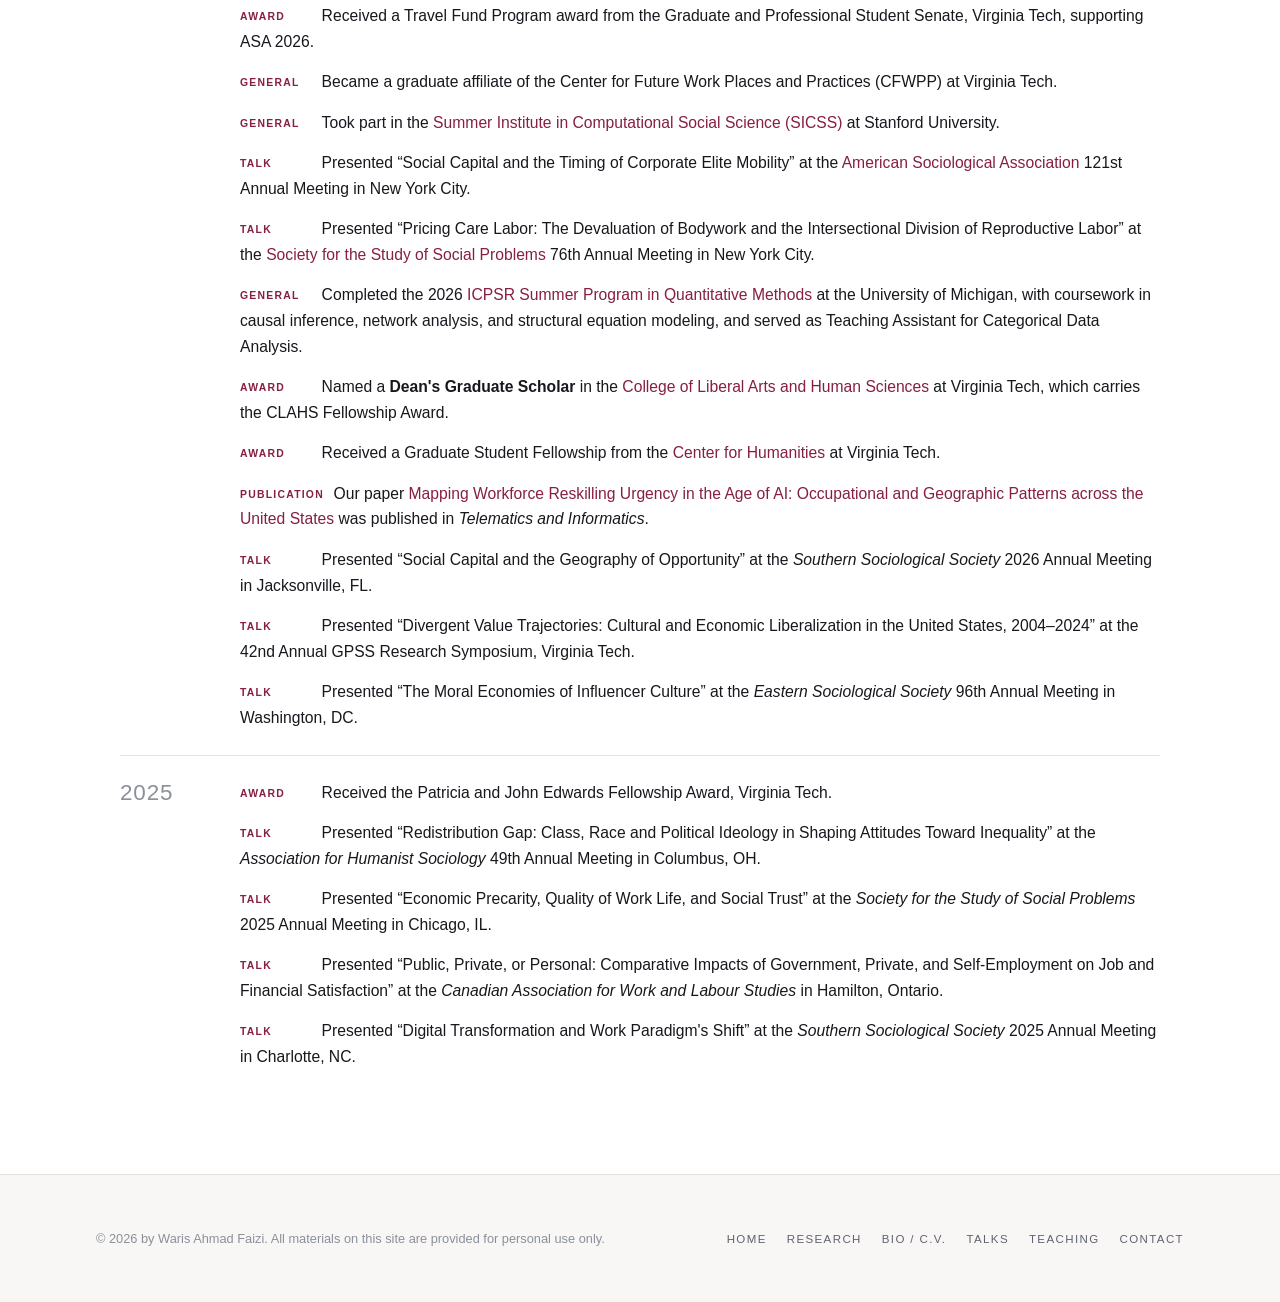
==== commit e38bd182: "Publish the age inequality article; add autumn 2026 updates The Calasanti, Faizi & King paper is out" ====
--- a/index.html
+++ b/index.html
@@ -4,13 +4,13 @@
   <meta charset="UTF-8" />
   <meta name="viewport" content="width=device-width, initial-scale=1.0" />
   <title>Waris Ahmad Faizi</title>
-  <meta name="description" content="Waris Ahmad Faizi is a Ph.D. student in Sociology at Virginia Tech studying economic sociology, digital sociology, work and labor, and computational social science." />
+  <meta name="description" content="Waris Ahmad Faizi, Ph.D. student in Sociology at Virginia Tech. Research on AI and workforce reskilling, age inequality at work, and economic sociology." />
   <link rel="canonical" href="https://warisfaizi.github.io/" />
   <link rel="icon" href="./assets/images/favicon.svg" type="image/svg+xml" />
   <link rel="stylesheet" href="./css/styles.css" />
   <meta property="og:type" content="profile" />
   <meta property="og:title" content="Waris Ahmad Faizi" />
-  <meta property="og:description" content="Ph.D. student in Sociology at Virginia Tech studying economic sociology, digital sociology, work and labor, and computational social science." />
+  <meta property="og:description" content="Ph.D. student in Sociology at Virginia Tech. Research on AI and workforce reskilling, age inequality at work, and economic sociology." />
   <meta property="og:url" content="https://warisfaizi.github.io/" />
   <meta property="og:image" content="https://warisfaizi.github.io/assets/images/headshot.jpg" />
   <meta name="twitter:card" content="summary" />
@@ -42,6 +42,7 @@
       "Quantitative Methods"
     ],
     "sameAs": [
+      "https://orcid.org/0009-0008-5071-4235",
       "https://scholar.google.com/citations?user=fRdDh-AAAAAJ",
       "https://www.linkedin.com/in/waris-a-faizi-1341a1141/",
       "https://github.com/warisfaizi",
@@ -69,7 +70,7 @@
       <div id="hero-container">
         <div class="hero">
           <div class="hero-text">
-            <h1 class="hero-name">Waris Faizi</h1>
+            <h1 class="hero-name">Waris Ahmad Faizi</h1>
             <p class="hero-role">Ph.D. Student in Sociology</p>
             <p class="hero-affiliation">Department of Sociology, Virginia Tech</p>
           </div>
@@ -93,6 +94,17 @@
       </div>
     </section>
 
+    <section id="publications" class="section" hidden>
+      <h2 class="section-title">Publications</h2>
+      <div id="publications-container"></div>
+    </section>
+
+    <section id="pipeline" class="section" hidden>
+      <h2 class="section-title">Under Review &amp; In Progress</h2>
+      <div id="pipeline-container"></div>
+      <p class="pipeline-more">Full details, including conference presentations, on the <a href="./research.html">research page</a>.</p>
+    </section>
+
     <section id="news" class="section" hidden>
       <h2 class="section-title">News</h2>
       <div id="news-container"></div>
@@ -104,6 +116,8 @@
   <script src="./js/utils.js"></script>
   <script src="./js/chrome.js"></script>
   <script src="./js/profile.js"></script>
+  <script src="./js/publications.js"></script>
+  <script src="./js/home_research.js"></script>
   <script src="./js/news.js"></script>
 </body>
 </html>
--- a/css/styles.css
+++ b/css/styles.css
@@ -671,6 +671,48 @@
   }
 }
 
+/* --- Home-page research pipeline ----------------------------------------- */
+
+.pipeline-list {
+  list-style: none;
+  margin: 0;
+  padding: 0;
+}
+
+.pipeline-list li {
+  padding: 0.85rem 0;
+  border-bottom: 1px solid var(--rule);
+  display: flex;
+  flex-wrap: wrap;
+  align-items: baseline;
+  gap: 0.35rem 1rem;
+}
+
+.pipeline-list li:last-child {
+  border-bottom: none;
+}
+
+.pipeline-title {
+  flex: 1 1 22rem;
+  font-weight: 600;
+  font-size: 0.98rem;
+  line-height: 1.4;
+}
+
+.pipeline-status {
+  flex: 0 0 auto;
+  font-size: 0.8rem;
+  letter-spacing: 0.04em;
+  color: var(--maroon);
+  font-style: italic;
+}
+
+.pipeline-more {
+  margin: 1.1rem 0 0;
+  font-size: 0.9rem;
+  color: var(--muted);
+}
+
 /* --- News ----------------------------------------------------------------- */
 
 .news-year {
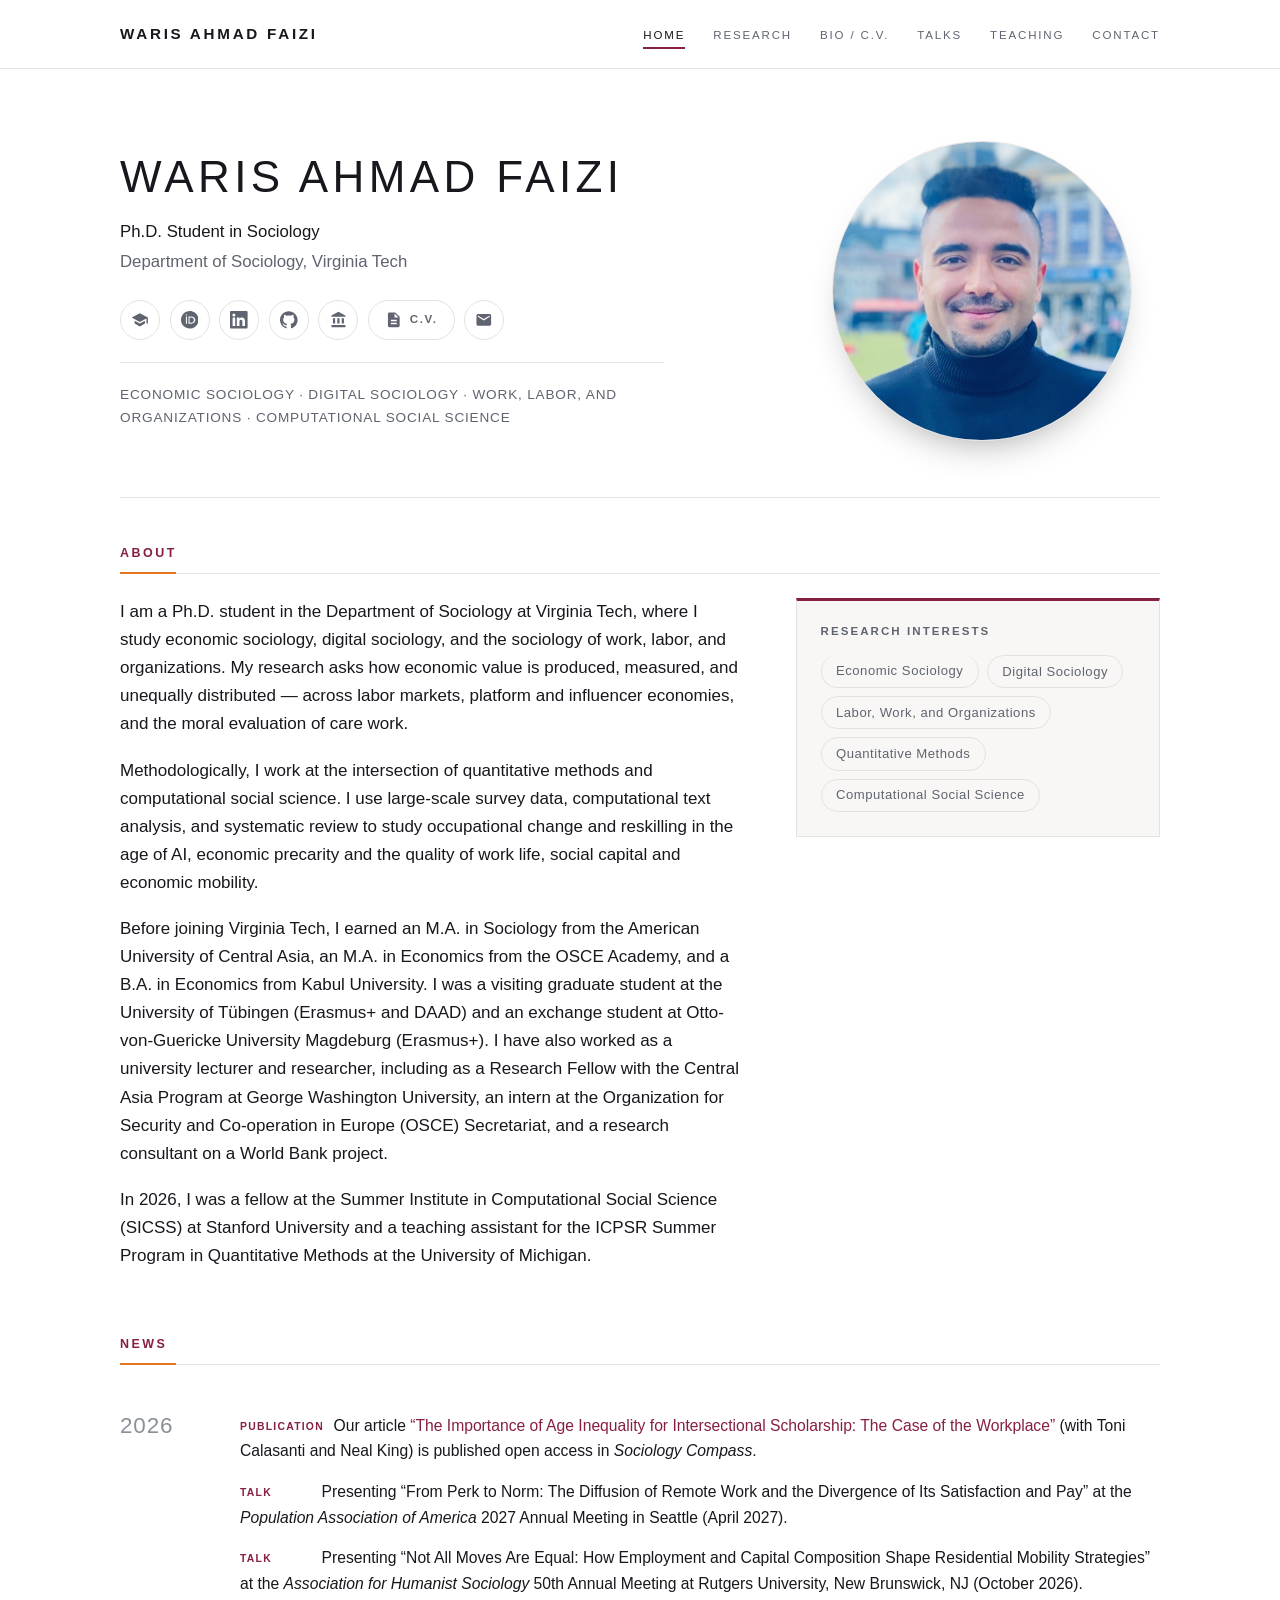
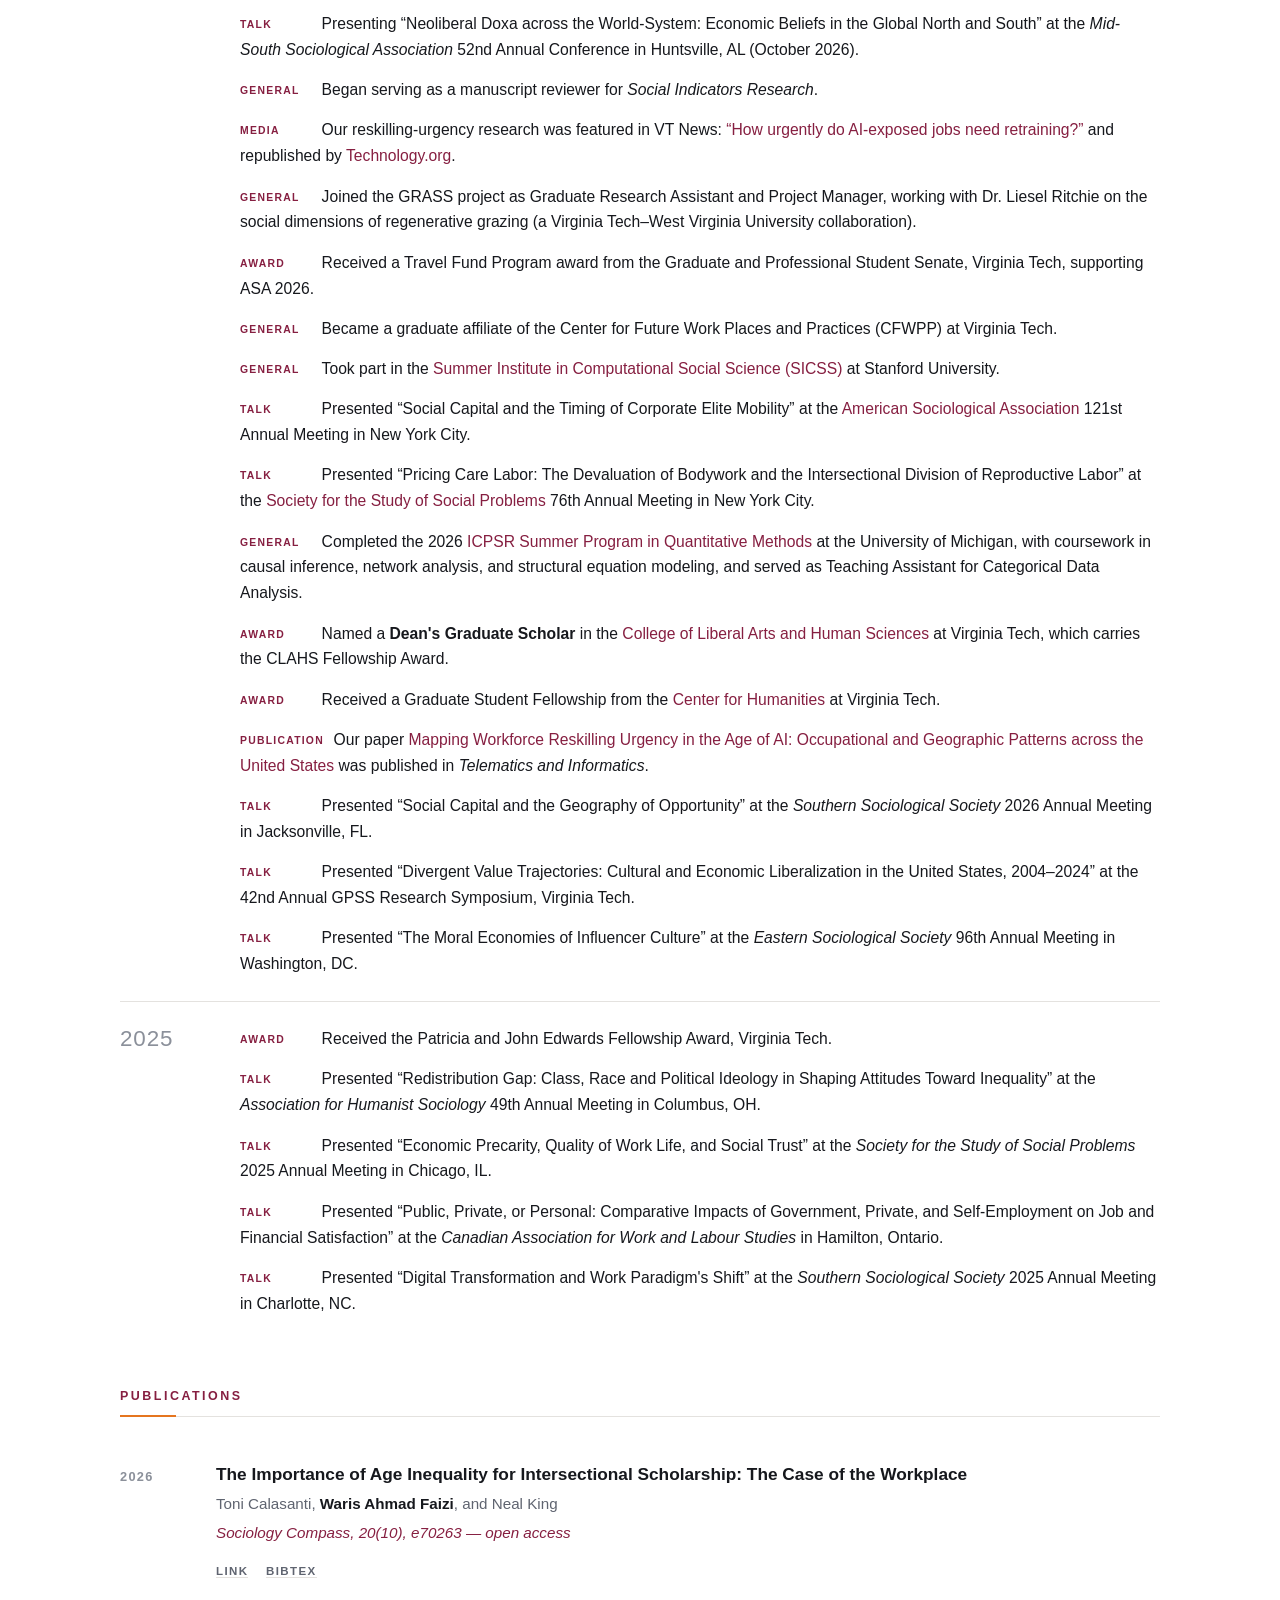
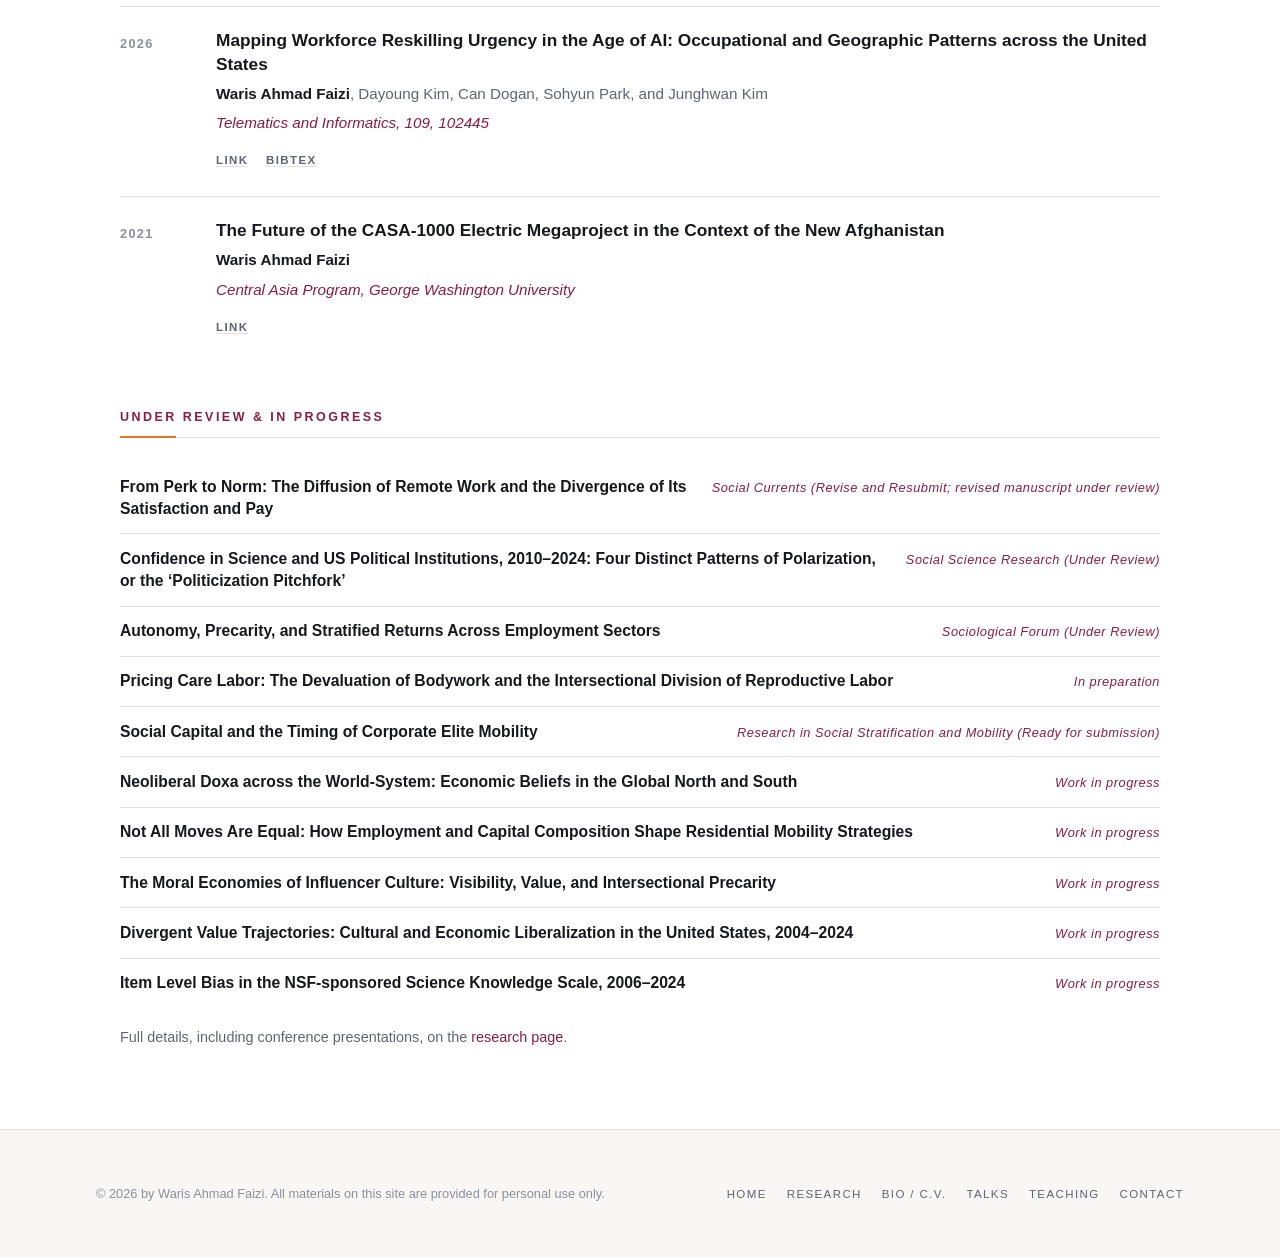
==== commit a47cdf67: "Split the 2026 appointments into their own bio paragraph; News first The SICSS and ICPSR sentence be" ====
--- a/index.html
+++ b/index.html
@@ -94,6 +94,11 @@
       </div>
     </section>
 
+    <section id="news" class="section" hidden>
+      <h2 class="section-title">News</h2>
+      <div id="news-container"></div>
+    </section>
+
     <section id="publications" class="section" hidden>
       <h2 class="section-title">Publications</h2>
       <div id="publications-container"></div>
@@ -105,10 +110,6 @@
       <p class="pipeline-more">Full details, including conference presentations, on the <a href="./research.html">research page</a>.</p>
     </section>
 
-    <section id="news" class="section" hidden>
-      <h2 class="section-title">News</h2>
-      <div id="news-container"></div>
-    </section>
   </main>
 
   <footer class="site-footer"></footer>
--- a/css/styles.css
+++ b/css/styles.css
@@ -316,9 +316,9 @@
 }
 
 .hero-name {
-  font-size: clamp(1.6rem, 7vw, 3.9rem);
+  font-size: clamp(1.4rem, 4.6vw, 2.75rem);
   font-weight: 300;
-  letter-spacing: 0.12em;
+  letter-spacing: 0.1em;
   text-transform: uppercase;
   margin: 0 0 1.1rem;
   line-height: 1.08;
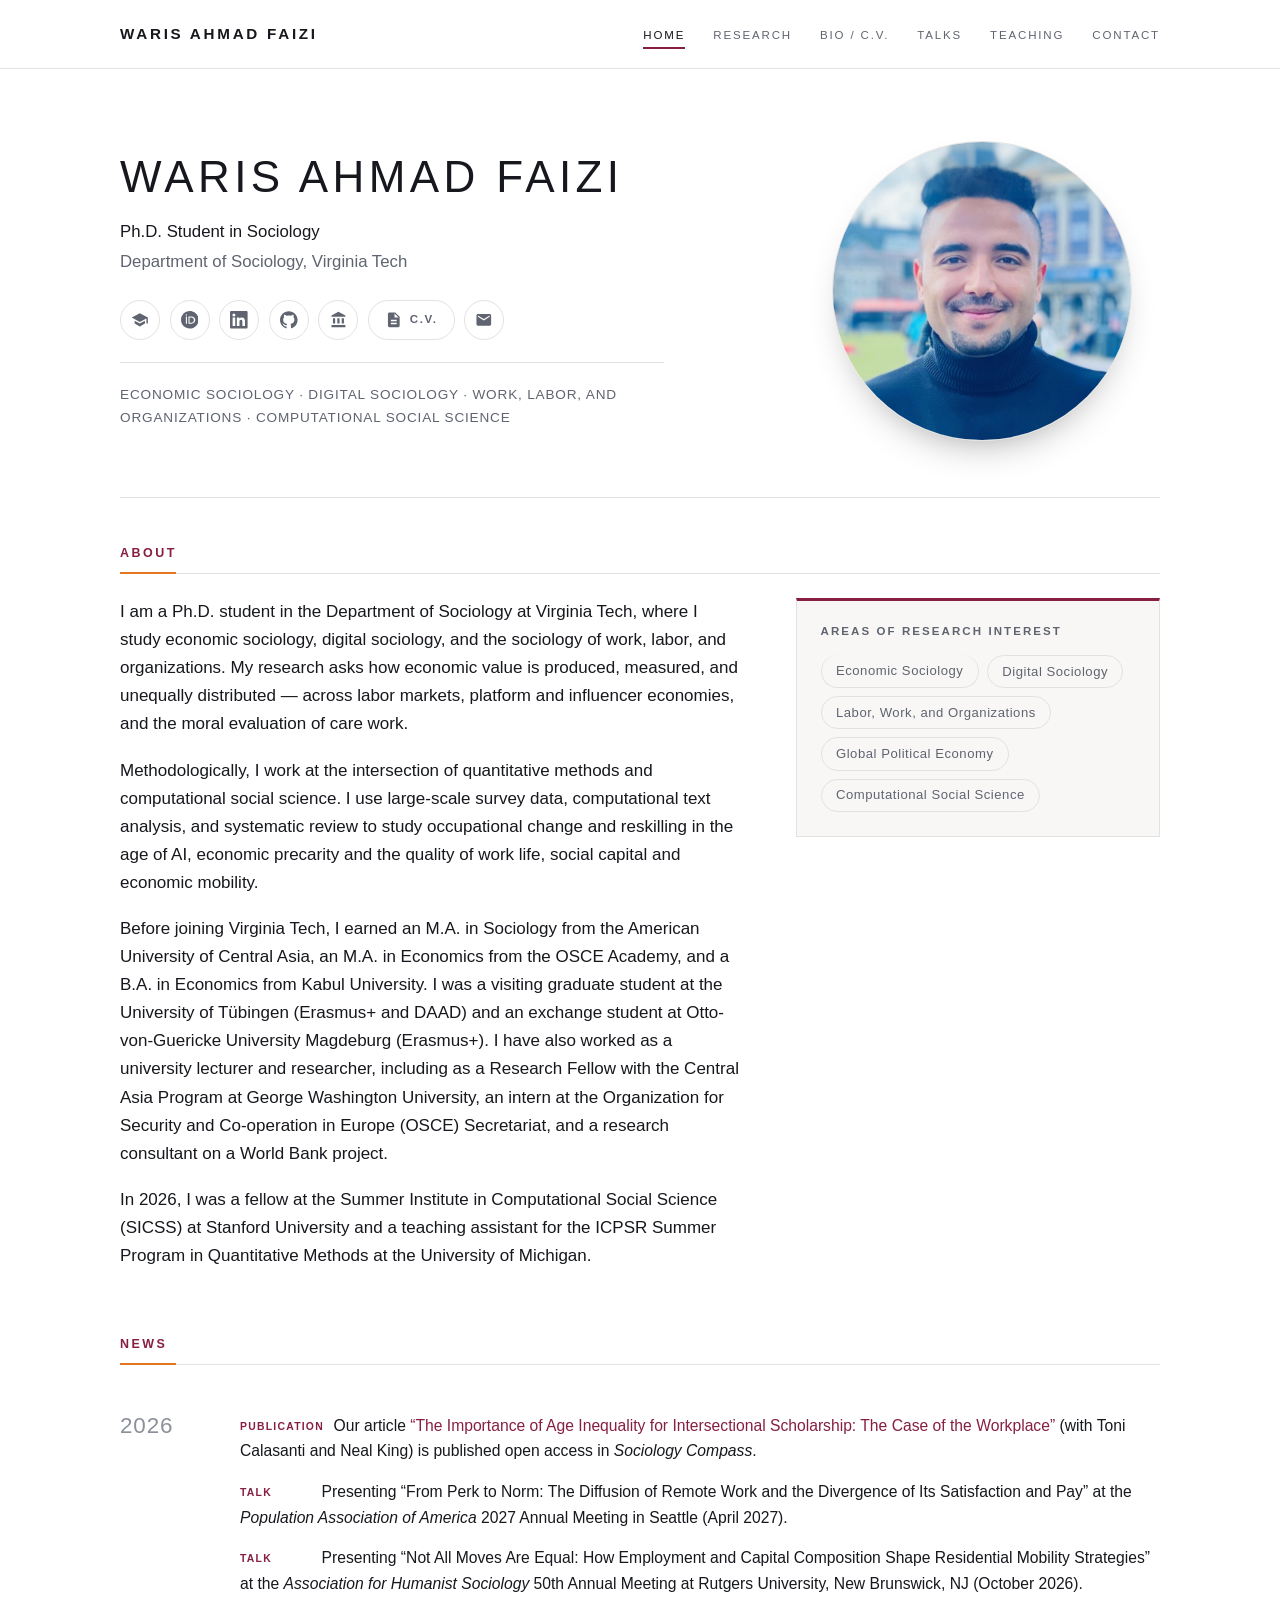
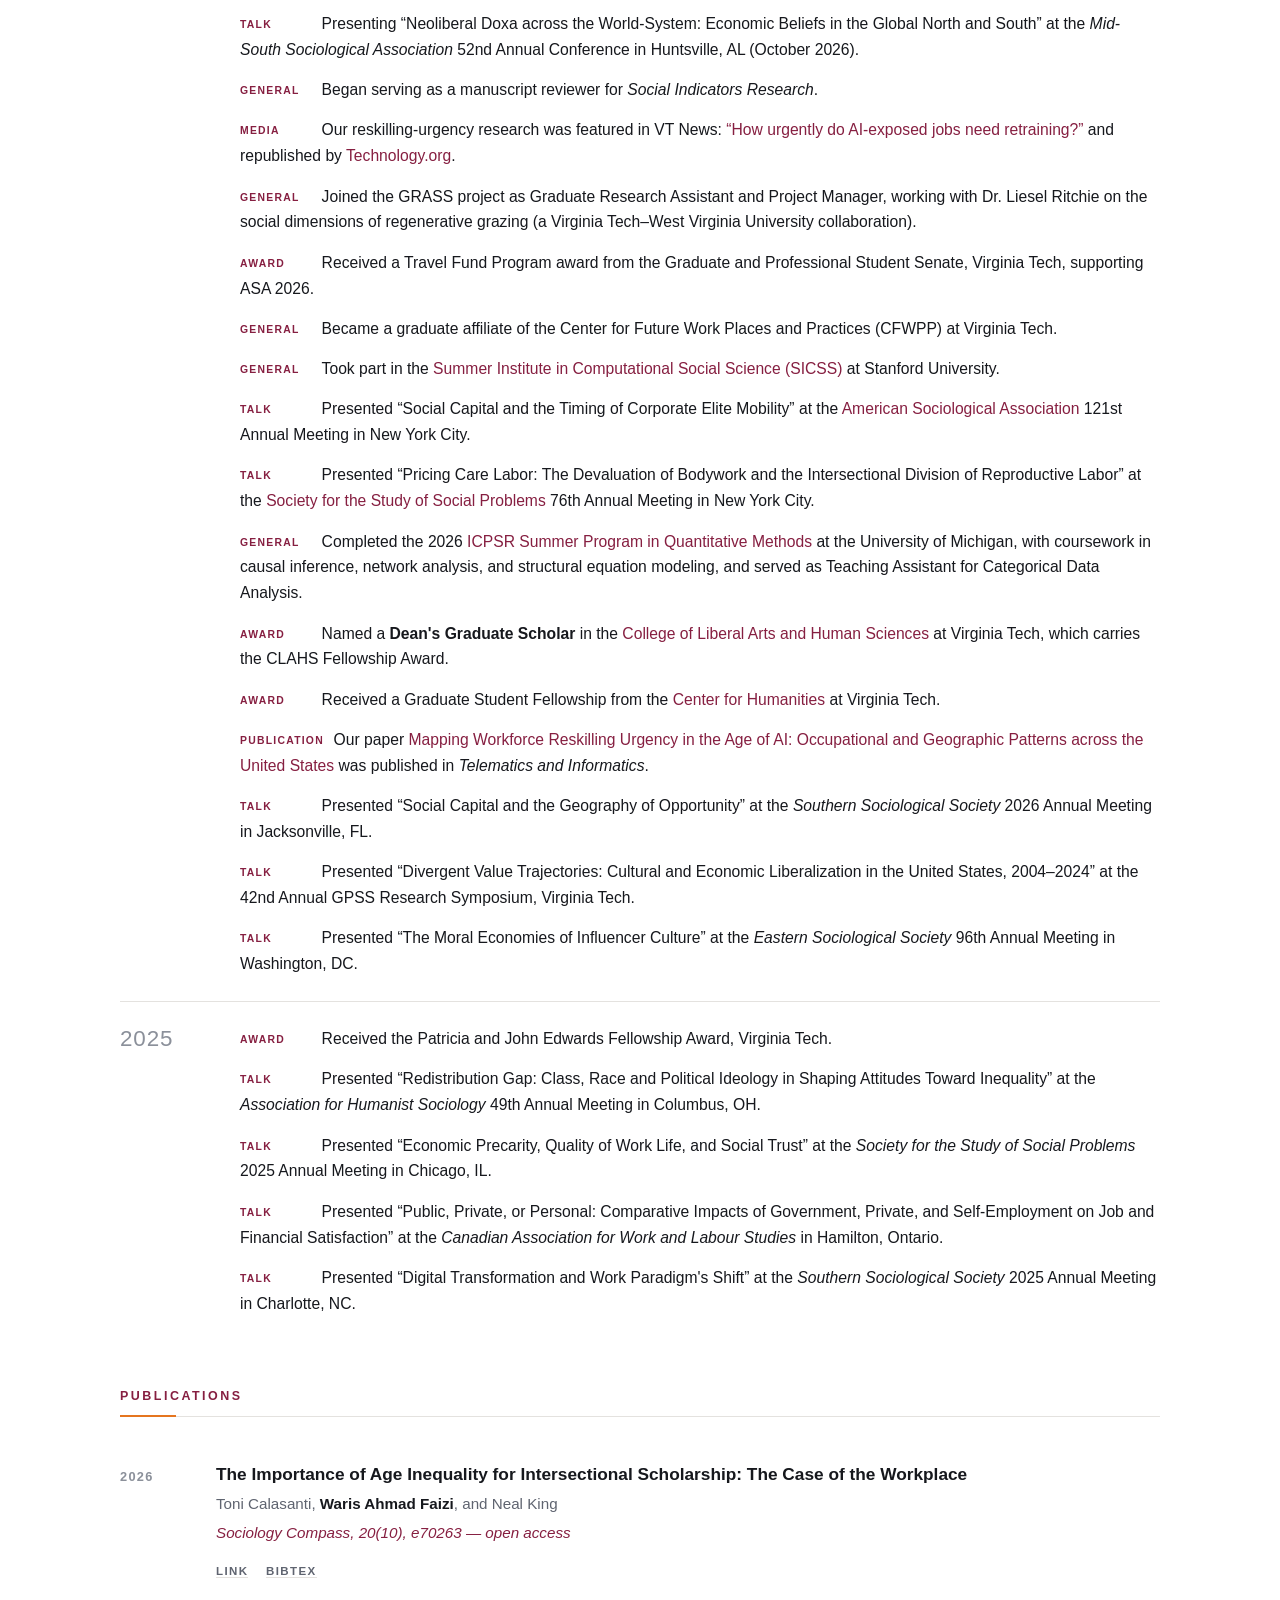
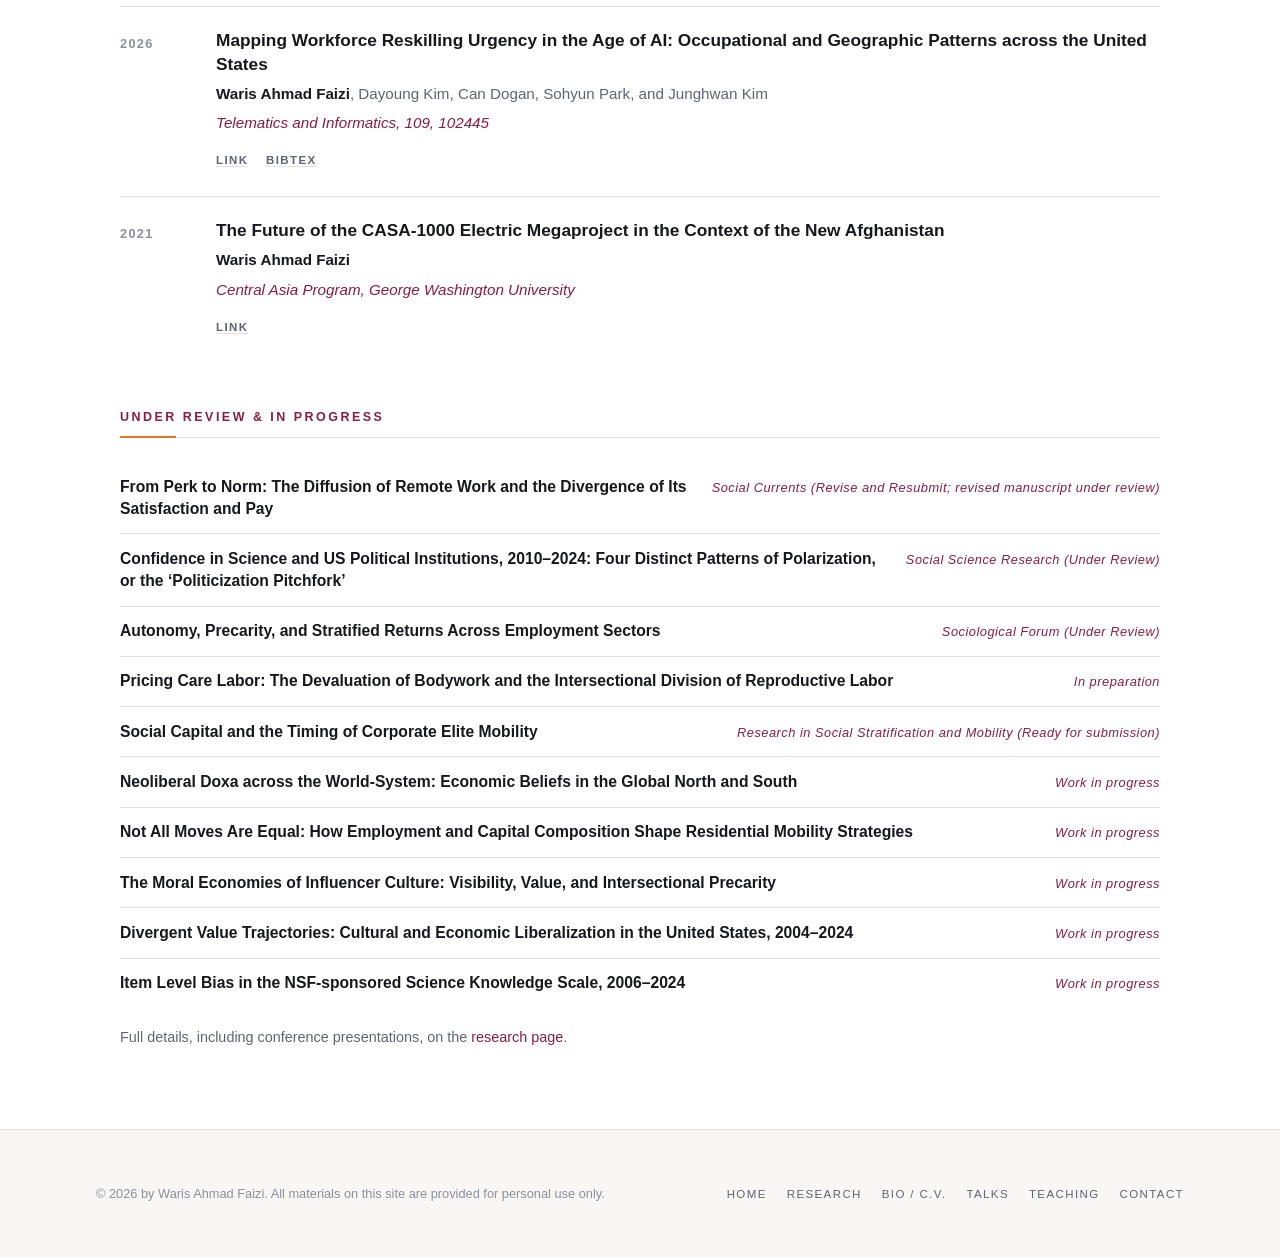
==== commit 7bfeac51: "Settle the research-interest lists The Ph.D. entry's line is relabelled "Areas of Research Interest"" ====
--- a/index.html
+++ b/index.html
@@ -88,7 +88,7 @@
           <p>I am a Ph.D. student in the Department of Sociology at Virginia Tech, where I study economic sociology, digital sociology, and the sociology of work, labor, and organizations. My research asks how economic value is produced, measured, and unequally distributed — across labor markets, platform and influencer economies, and the moral evaluation of care work.</p>
         </div>
         <aside class="sidecard">
-          <h3>Research Interests</h3>
+          <h3>Areas of Research Interest</h3>
           <div id="interests-container"></div>
         </aside>
       </div>
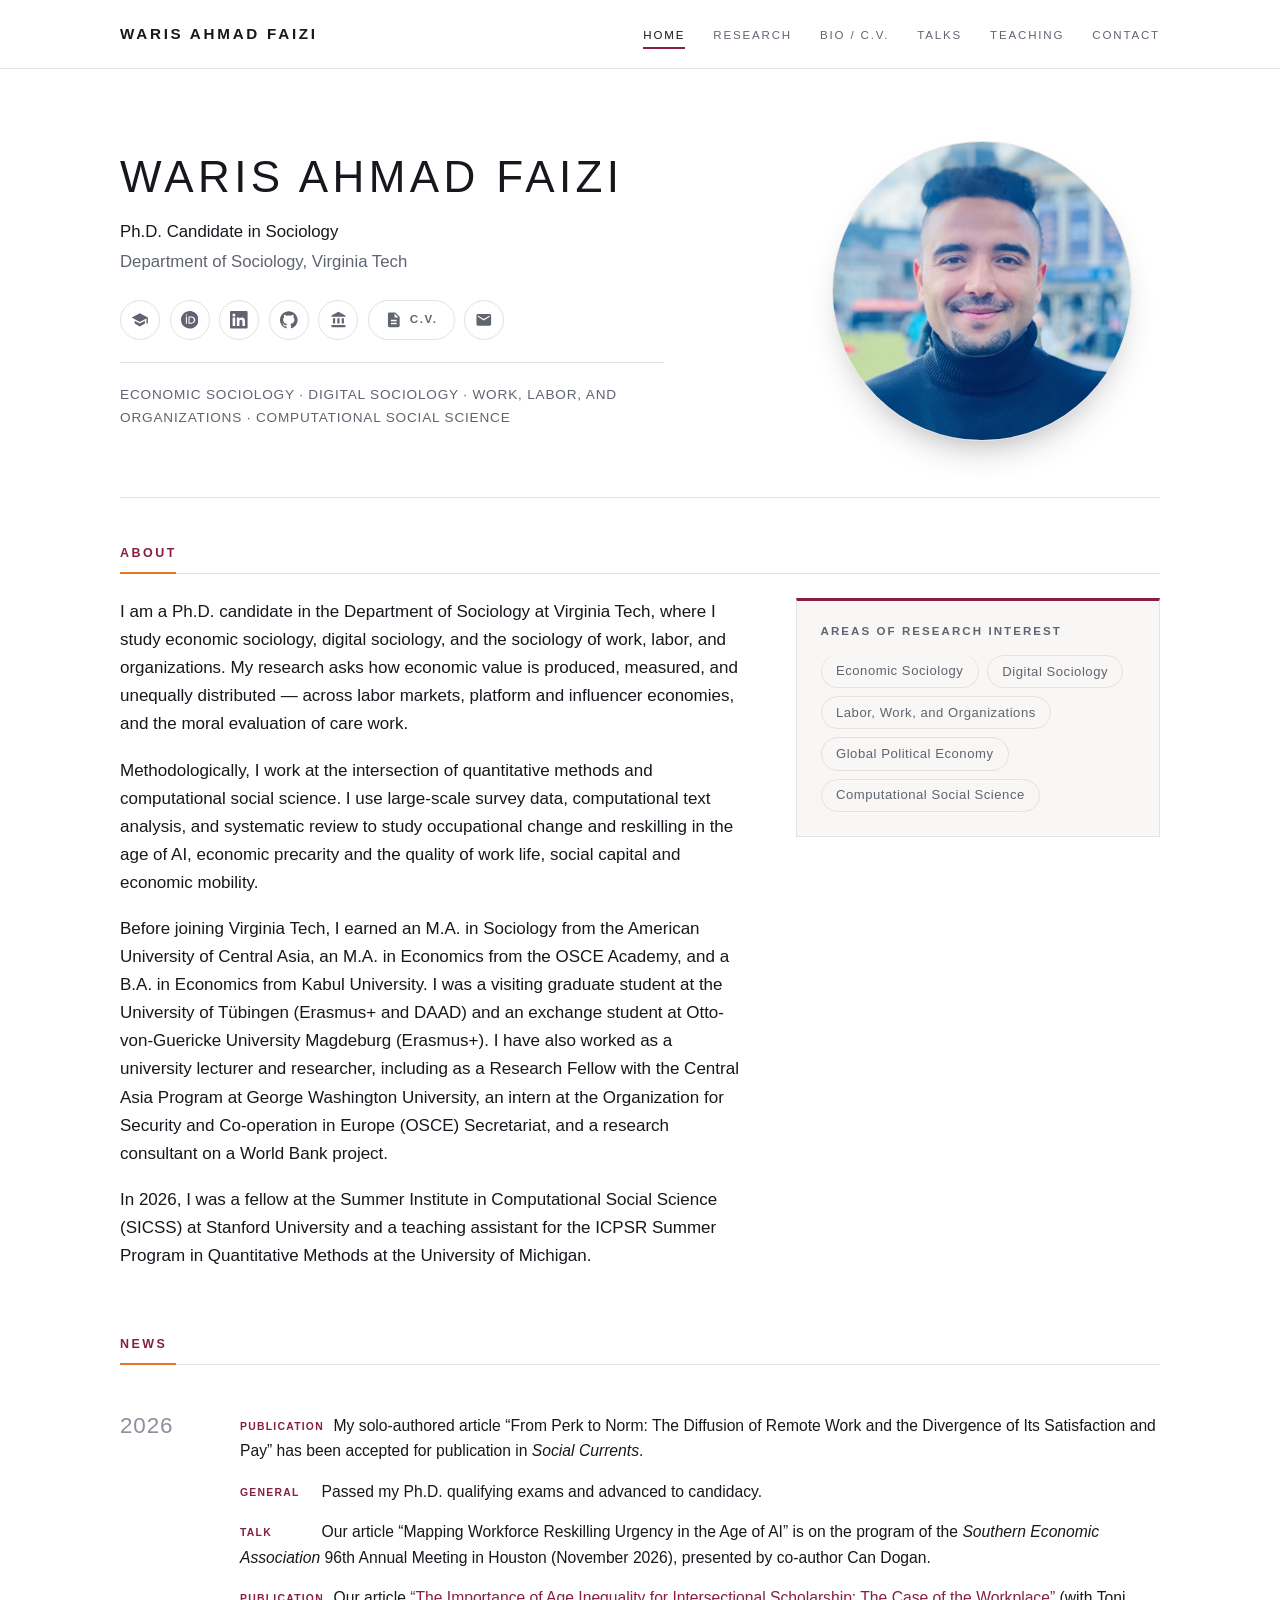
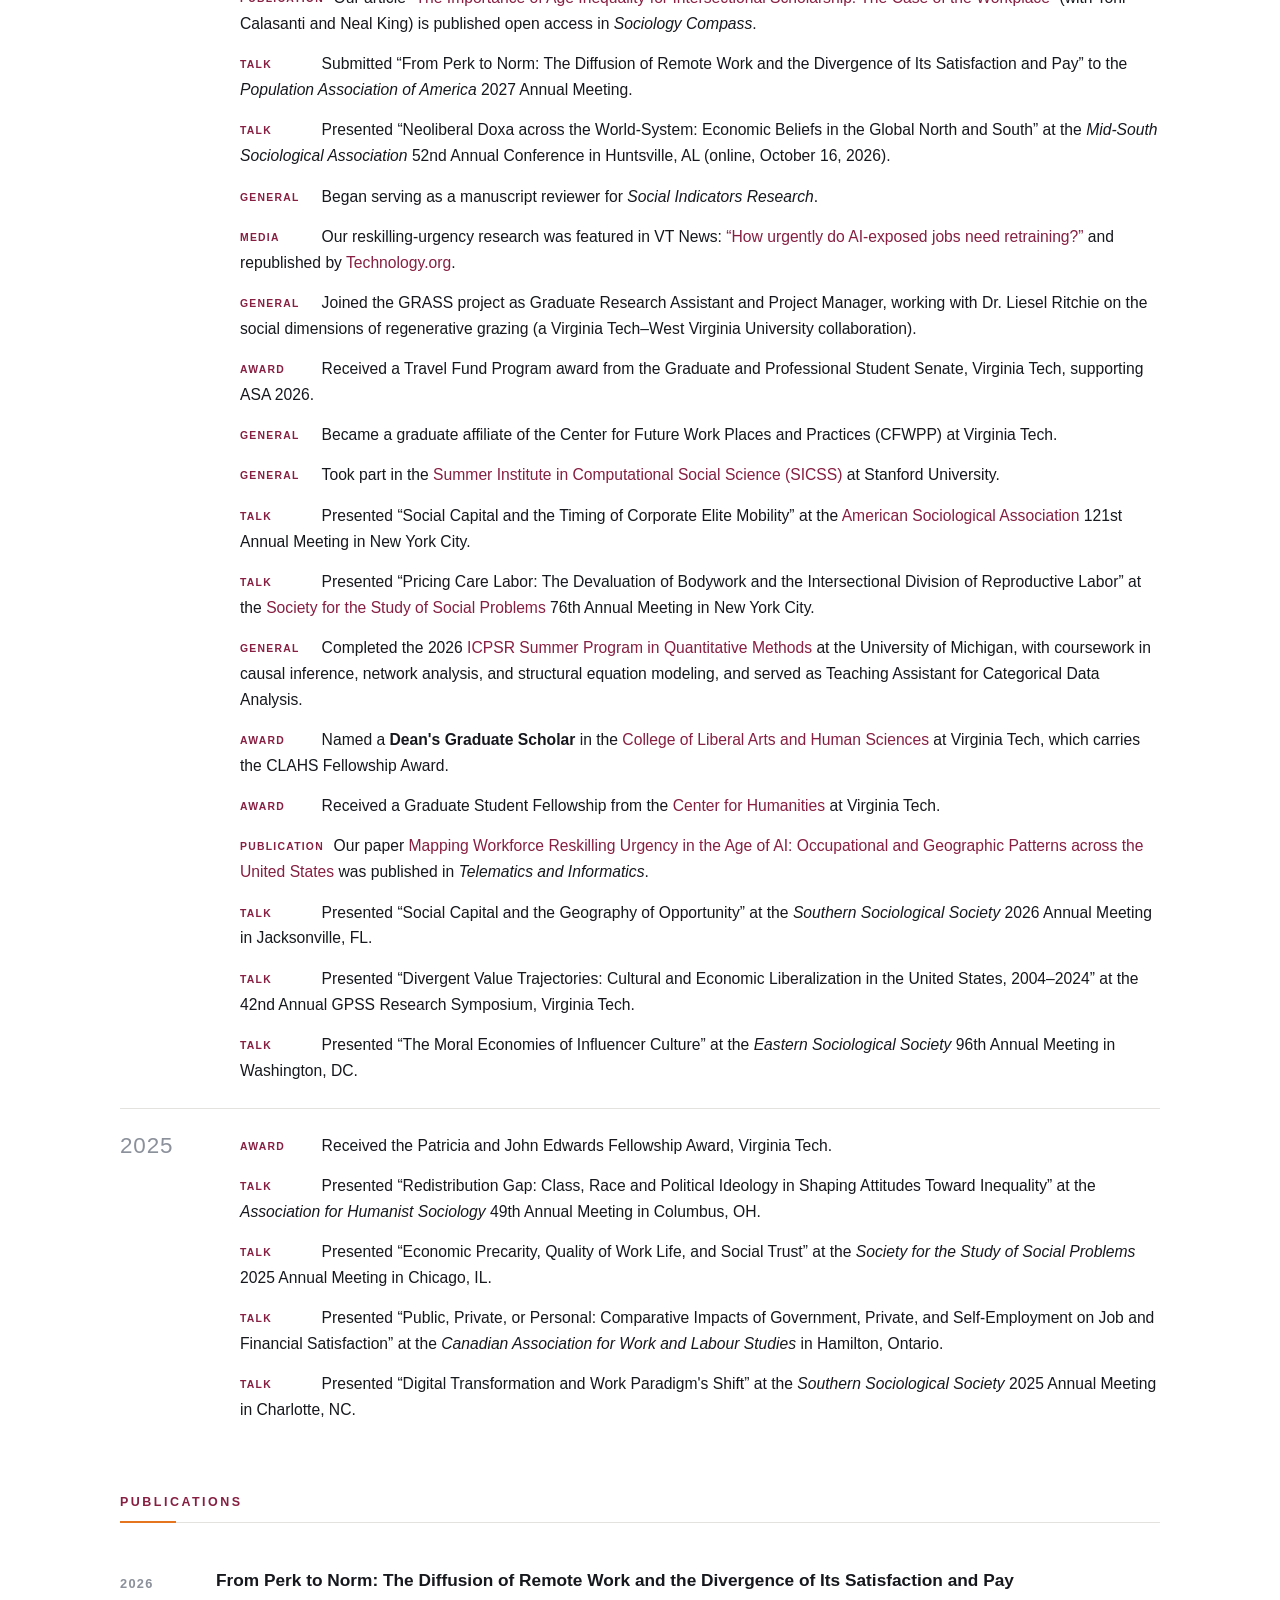
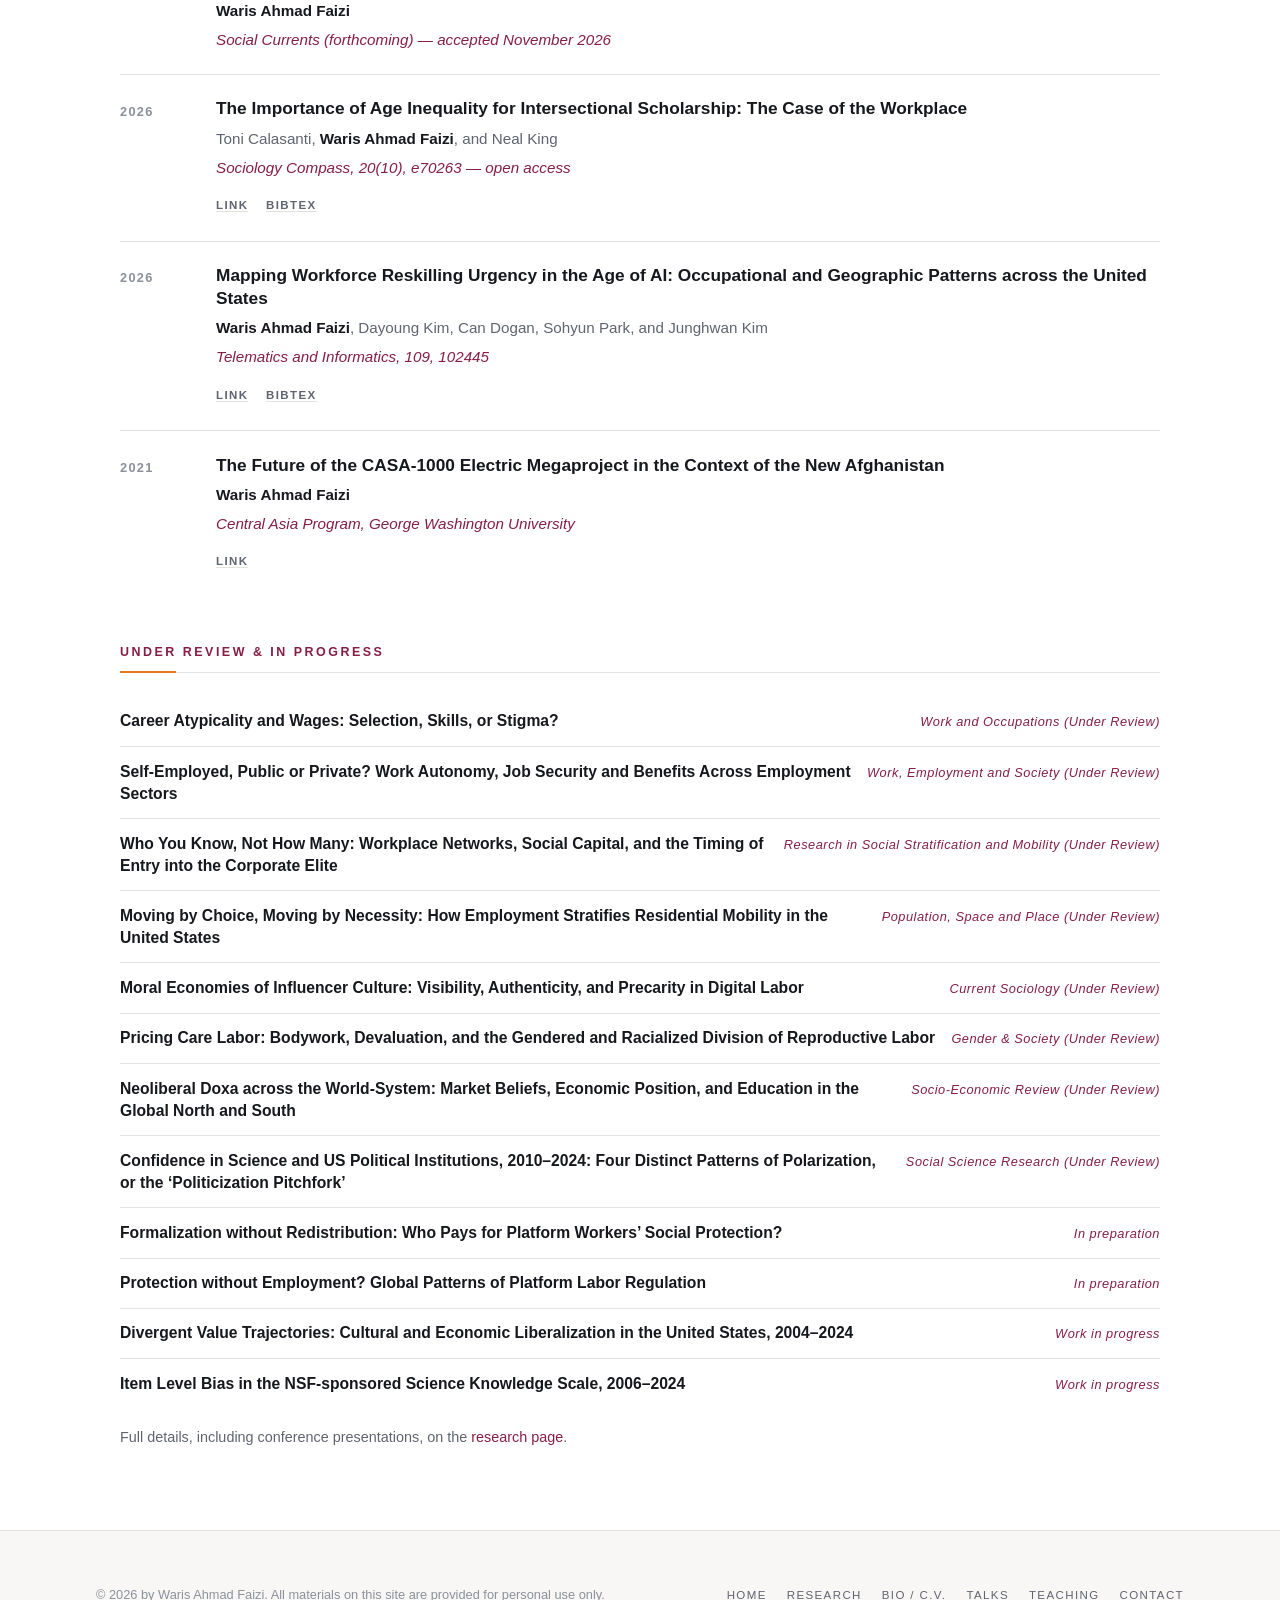
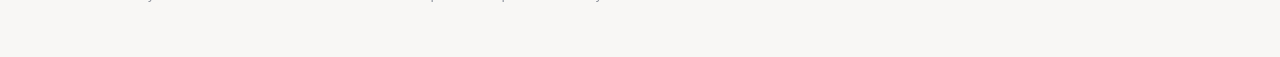
==== commit 7956f7f1: "November 2026 update: candidacy, Social Currents acceptance, pipeline statuses, talks Co-Authored-By" ====
--- a/index.html
+++ b/index.html
@@ -4,13 +4,13 @@
   <meta charset="UTF-8" />
   <meta name="viewport" content="width=device-width, initial-scale=1.0" />
   <title>Waris Ahmad Faizi</title>
-  <meta name="description" content="Waris Ahmad Faizi, Ph.D. student in Sociology at Virginia Tech. Research on AI and workforce reskilling, age inequality at work, and economic sociology." />
+  <meta name="description" content="Waris Ahmad Faizi, Ph.D. candidate in Sociology at Virginia Tech. Research on AI and workforce reskilling, age inequality at work, and economic sociology." />
   <link rel="canonical" href="https://warisfaizi.github.io/" />
   <link rel="icon" href="./assets/images/favicon.svg" type="image/svg+xml" />
   <link rel="stylesheet" href="./css/styles.css" />
   <meta property="og:type" content="profile" />
   <meta property="og:title" content="Waris Ahmad Faizi" />
-  <meta property="og:description" content="Ph.D. student in Sociology at Virginia Tech. Research on AI and workforce reskilling, age inequality at work, and economic sociology." />
+  <meta property="og:description" content="Ph.D. candidate in Sociology at Virginia Tech. Research on AI and workforce reskilling, age inequality at work, and economic sociology." />
   <meta property="og:url" content="https://warisfaizi.github.io/" />
   <meta property="og:image" content="https://warisfaizi.github.io/assets/images/headshot.jpg" />
   <meta name="twitter:card" content="summary" />
@@ -20,7 +20,7 @@
     "@type": "Person",
     "name": "Waris Ahmad Faizi",
     "alternateName": "Waris Faizi",
-    "jobTitle": "Ph.D. Student in Sociology",
+    "jobTitle": "Ph.D. Candidate in Sociology",
     "url": "https://warisfaizi.github.io/",
     "image": "https://warisfaizi.github.io/assets/images/headshot.jpg",
     "email": "mailto:warisahmad@vt.edu",
@@ -71,7 +71,7 @@
         <div class="hero">
           <div class="hero-text">
             <h1 class="hero-name">Waris Ahmad Faizi</h1>
-            <p class="hero-role">Ph.D. Student in Sociology</p>
+            <p class="hero-role">Ph.D. Candidate in Sociology</p>
             <p class="hero-affiliation">Department of Sociology, Virginia Tech</p>
           </div>
           <div class="hero-photo-wrap">
@@ -85,7 +85,7 @@
       <h2 class="section-title">About</h2>
       <div class="bio-grid">
         <div class="prose" id="bio-container">
-          <p>I am a Ph.D. student in the Department of Sociology at Virginia Tech, where I study economic sociology, digital sociology, and the sociology of work, labor, and organizations. My research asks how economic value is produced, measured, and unequally distributed — across labor markets, platform and influencer economies, and the moral evaluation of care work.</p>
+          <p>I am a Ph.D. candidate in the Department of Sociology at Virginia Tech, where I study economic sociology, digital sociology, and the sociology of work, labor, and organizations. My research asks how economic value is produced, measured, and unequally distributed — across labor markets, platform and influencer economies, and the moral evaluation of care work.</p>
         </div>
         <aside class="sidecard">
           <h3>Areas of Research Interest</h3>
